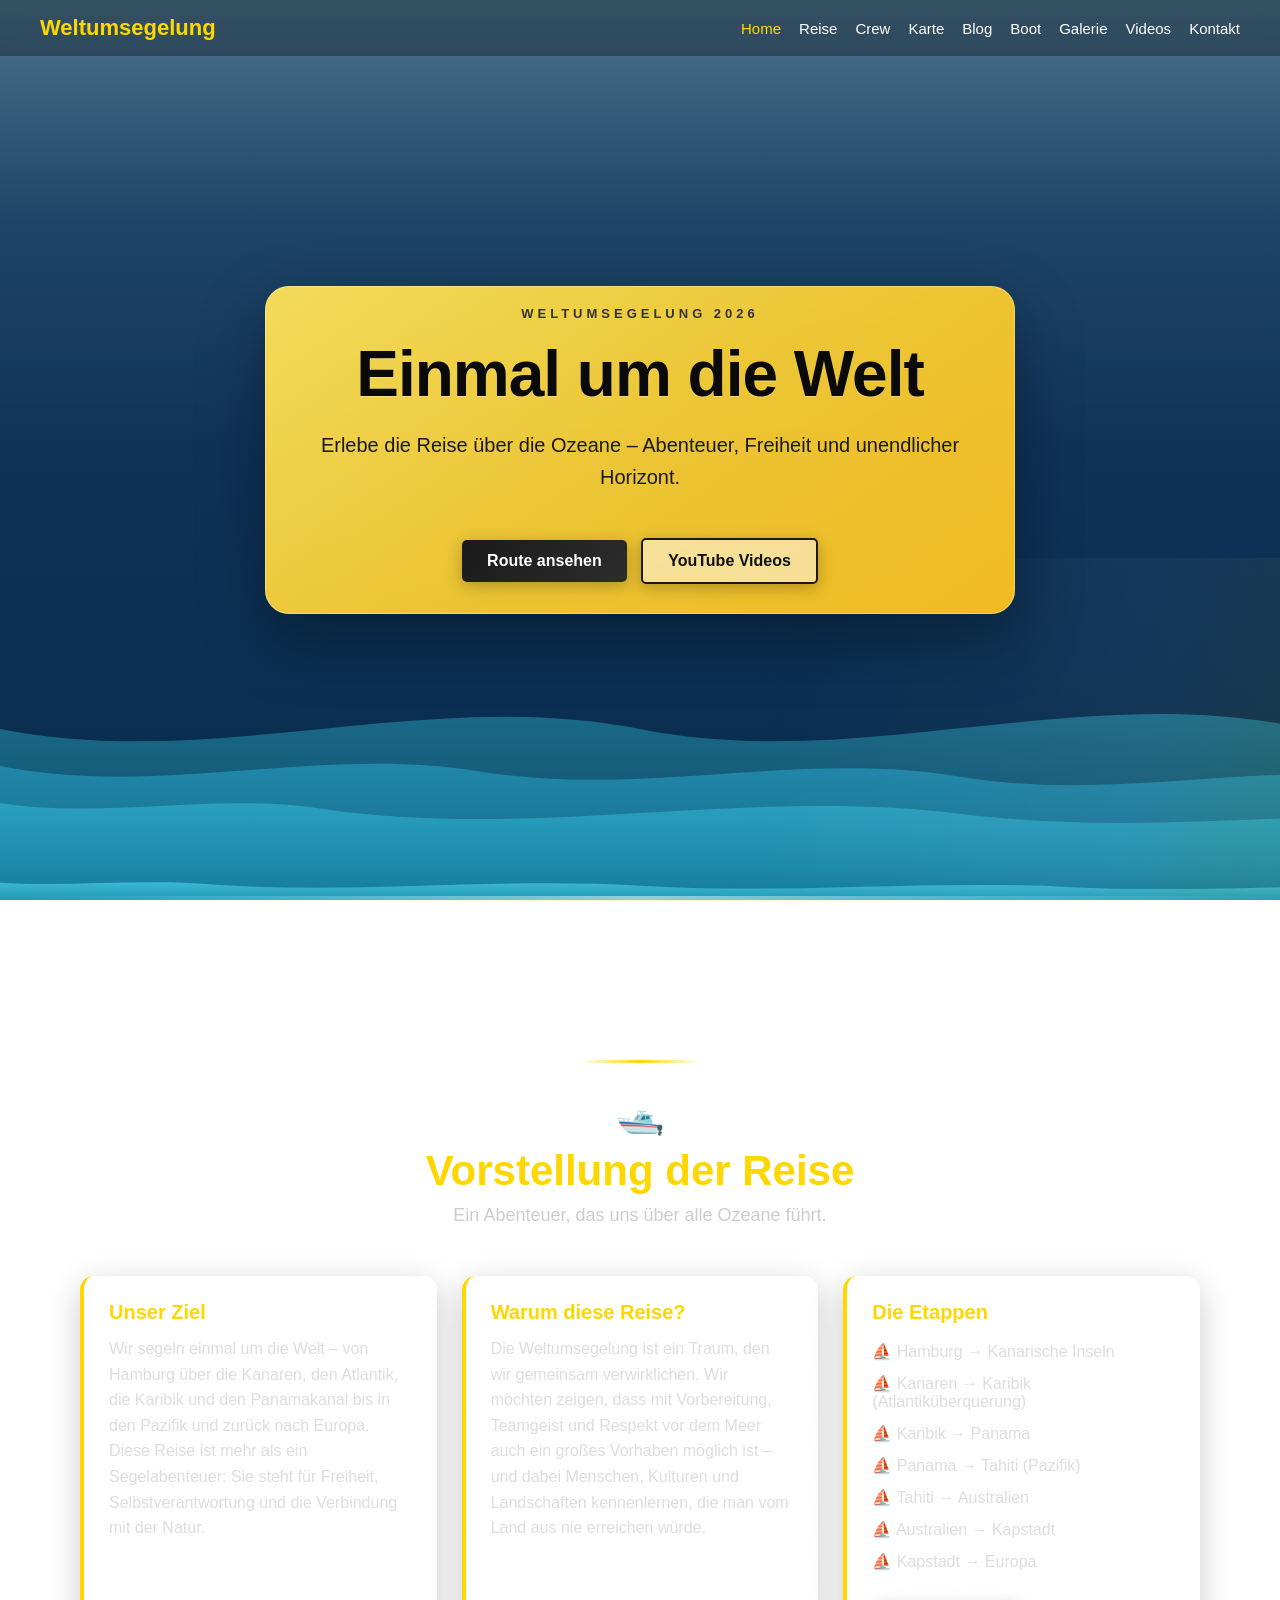
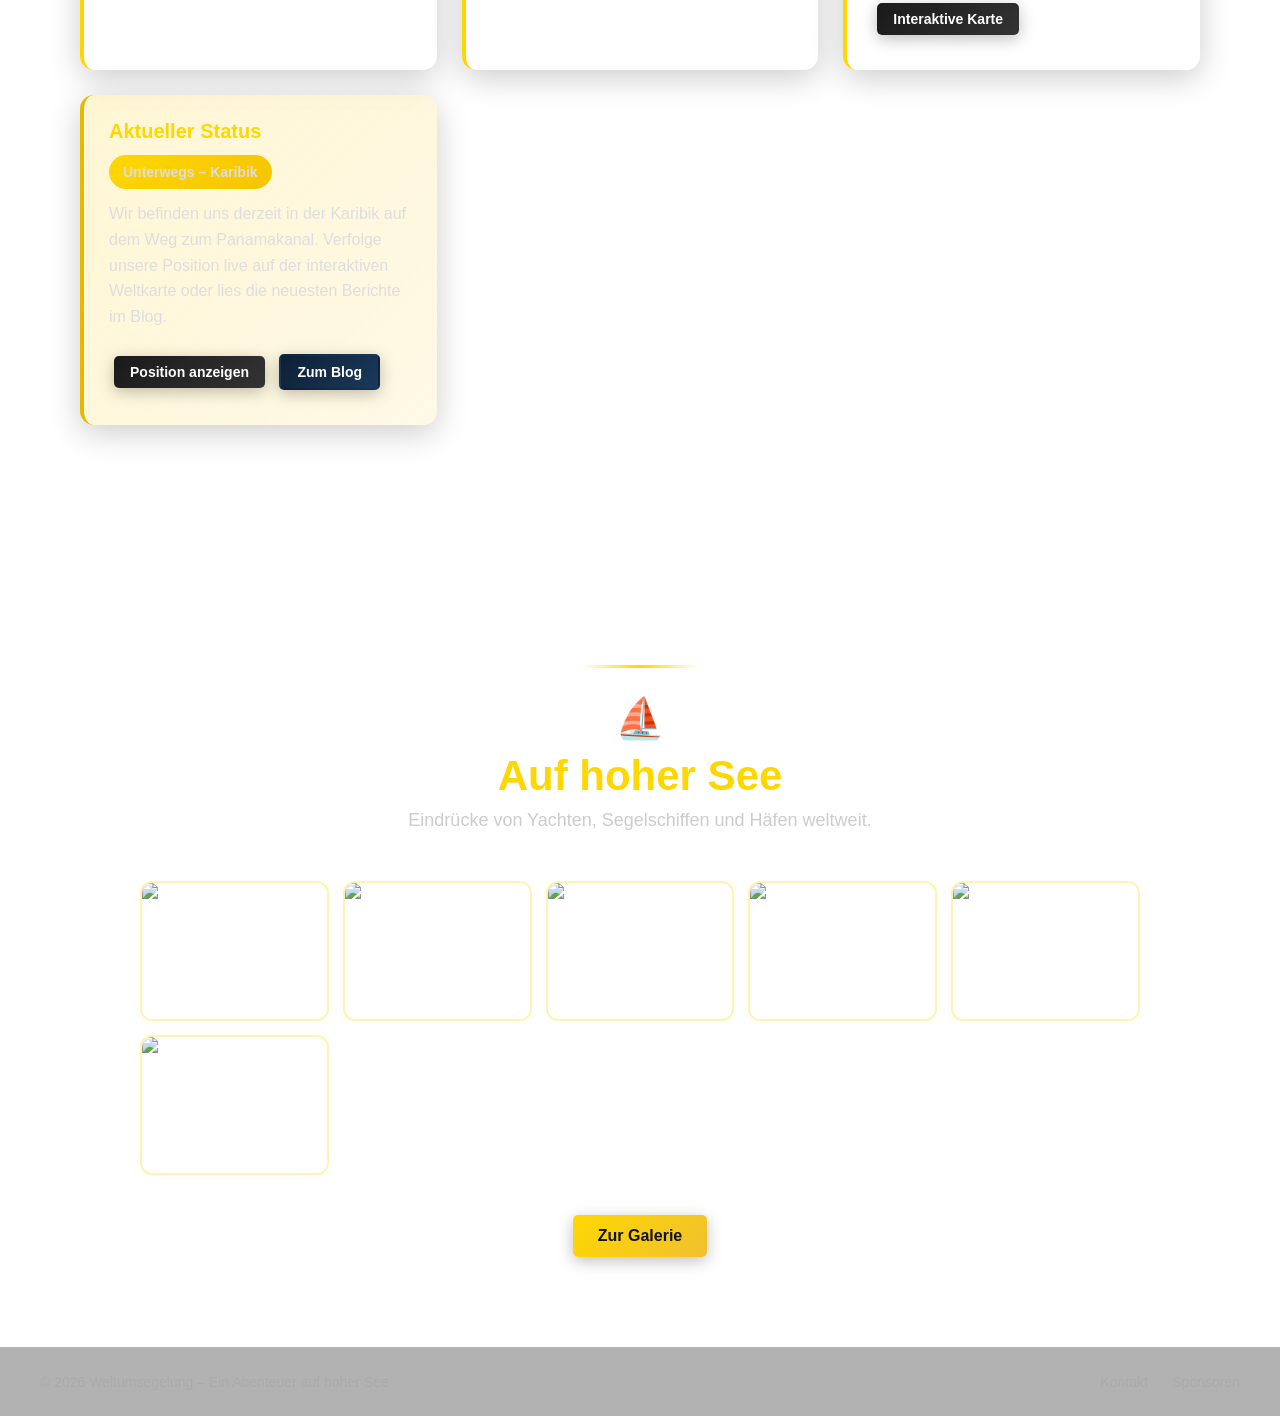
==== index.html @ 7c6d0b77 "Add files via upload" ====
<!DOCTYPE html>
<html lang="de">
<head>
    <meta charset="UTF-8">
    <meta name="viewport" content="width=device-width, initial-scale=1.0">
    <title>Weltumsegelung – Home</title>
    <link rel="stylesheet" href="style.css">
</head>
<body>

<header class="navbar">
    <div class="logo">Weltumsegelung</div>
    <button class="nav-toggle" aria-label="Menü öffnen">☰</button>
    <nav class="nav-links">
        <a href="index.html" class="active">Home</a>
        <a href="index.html#reise">Reise</a>
        <a href="crew.html">Crew</a>
        <a href="route.html">Karte</a>
        <a href="blog.html">Blog</a>
        <a href="boot.html">Boot</a>
        <a href="gallery.html">Galerie</a>
        <a href="videos.html">Videos</a>
        <a href="kontakt.html">Kontakt</a>
    </nav>
</header>

<section class="hero">
    <div class="hero-bg-photo" aria-hidden="true"></div>
    <div class="hero-overlay" aria-hidden="true"></div>

    <div class="hero-fleet" aria-hidden="true">
        <img class="ship ship-far ship-1" src="https://images.unsplash.com/photo-1558360582-51f2800bd414?w=400&q=80" alt="">
        <img class="ship ship-far ship-2" src="https://images.unsplash.com/photo-1534351590736-8a0b1d1444ef?w=500&q=80" alt="">
        <img class="ship ship-main" src="https://images.unsplash.com/photo-1567899378494-47b22a2ae96a?w=900&q=85" alt="">
        <img class="ship ship-mid ship-3" src="https://images.unsplash.com/photo-1518572980353-4b8adc8a7b6d?w=500&q=80" alt="">
        <img class="ship ship-cargo" src="https://images.unsplash.com/photo-1615801367676-79a29fd8c7a5?w=700&q=80" alt="">
        <img class="ship ship-sail ship-4" src="https://images.unsplash.com/photo-1473966968600-fa801b869a78?w=500&q=80" alt="">
    </div>

    <div class="hero-content hero-panel">
        <p class="hero-eyebrow">Weltumsegelung 2026</p>
        <h1>Einmal um die Welt</h1>
        <p class="hero-subtitle">Erlebe die Reise über die Ozeane – Abenteuer, Freiheit und unendlicher Horizont.</p>
        <div class="buttons">
            <a href="route.html" class="btn">Route ansehen</a>
            <a href="videos.html" class="btn btn-dark">YouTube Videos</a>
        </div>
    </div>

    <div class="ocean">
        <div class="ocean-shimmer"></div>
        <svg class="wave-layer wave-back" viewBox="0 0 1440 320" preserveAspectRatio="none" aria-hidden="true">
            <defs>
                <linearGradient id="grad-deep" x1="0%" y1="0%" x2="0%" y2="100%">
                    <stop offset="0%" stop-color="#1a6b8a"/>
                    <stop offset="100%" stop-color="#0c4560"/>
                </linearGradient>
            </defs>
            <path fill="url(#grad-deep)" d="M0,160 C120,200 240,120 360,160 C480,200 600,120 720,155 C840,190 960,110 1080,150 C1200,190 1320,130 1440,160 L1440,320 L0,320 Z"></path>
        </svg>
        <svg class="wave-layer wave-mid" viewBox="0 0 1440 320" preserveAspectRatio="none" aria-hidden="true">
            <defs>
                <linearGradient id="grad-mid" x1="0%" y1="0%" x2="0%" y2="100%">
                    <stop offset="0%" stop-color="#2088aa"/>
                    <stop offset="100%" stop-color="#156080"/>
                </linearGradient>
            </defs>
            <path fill="url(#grad-mid)" d="M0,190 C90,220 180,170 270,195 C360,220 450,175 540,200 C630,225 720,180 810,205 C900,230 990,185 1080,210 C1170,235 1260,190 1350,215 C1395,227 1418,233 1440,240 L1440,320 L0,320 Z"></path>
        </svg>
        <svg class="wave-layer wave-front" viewBox="0 0 1440 320" preserveAspectRatio="none" aria-hidden="true">
            <defs>
                <linearGradient id="grad-front" x1="0%" y1="0%" x2="0%" y2="100%">
                    <stop offset="0%" stop-color="#2aa0be"/>
                    <stop offset="60%" stop-color="#1d8aaa"/>
                    <stop offset="100%" stop-color="#127090"/>
                </linearGradient>
            </defs>
            <path fill="url(#grad-front)" d="M0,220 C60,235 120,210 180,225 C300,255 420,205 540,230 C660,255 780,215 900,235 C1020,255 1140,215 1260,235 C1320,245 1380,250 1440,255 L1440,320 L0,320 Z"></path>
        </svg>
        <svg class="wave-layer wave-foam" viewBox="0 0 1440 320" preserveAspectRatio="none" aria-hidden="true">
            <defs>
                <linearGradient id="grad-foam" x1="0%" y1="0%" x2="0%" y2="100%">
                    <stop offset="0%" stop-color="#3ab8d4"/>
                    <stop offset="40%" stop-color="#28a0bc"/>
                    <stop offset="100%" stop-color="#157a96"/>
                </linearGradient>
            </defs>
            <path fill="url(#grad-foam)" d="M0,265 C40,272 80,258 120,268 C200,285 280,255 360,270 C440,285 520,260 600,272 C680,284 760,262 840,270 C920,278 1000,258 1080,268 C1160,278 1240,260 1320,270 C1360,275 1400,278 1440,280 L1440,320 L0,320 Z"></path>
        </svg>
        <div class="wave-highlight"></div>
    </div>
</section>

<section id="reise" class="page-section fade-in">
    <div class="section-header">
        <span class="section-icon">🛥️</span>
        <h2>Vorstellung der Reise</h2>
        <p>Ein Abenteuer, das uns über alle Ozeane führt.</p>
    </div>

    <div class="content-grid">
        <div class="content-card">
            <h3>Unser Ziel</h3>
            <p>
                Wir segeln einmal um die Welt – von Hamburg über die Kanaren, den Atlantik,
                die Karibik und den Panamakanal bis in den Pazifik und zurück nach Europa.
                Diese Reise ist mehr als ein Segelabenteuer: Sie steht für Freiheit,
                Selbstverantwortung und die Verbindung mit der Natur.
            </p>
        </div>

        <div class="content-card">
            <h3>Warum diese Reise?</h3>
            <p>
                Die Weltumsegelung ist ein Traum, den wir gemeinsam verwirklichen.
                Wir möchten zeigen, dass mit Vorbereitung, Teamgeist und Respekt vor dem Meer
                auch ein großes Vorhaben möglich ist – und dabei Menschen, Kulturen
                und Landschaften kennenlernen, die man vom Land aus nie erreichen würde.
            </p>
        </div>

        <div class="content-card">
            <h3>Die Etappen</h3>
            <ul class="etappen-list">
                <li>Hamburg → Kanarische Inseln</li>
                <li>Kanaren → Karibik (Atlantiküberquerung)</li>
                <li>Karibik → Panama</li>
                <li>Panama → Tahiti (Pazifik)</li>
                <li>Tahiti → Australien</li>
                <li>Australien → Kapstadt</li>
                <li>Kapstadt → Europa</li>
            </ul>
            <a href="route.html" class="btn btn-small">Interaktive Karte</a>
        </div>

        <div class="content-card highlight-card">
            <h3>Aktueller Status</h3>
            <p class="status-badge">Unterwegs – Karibik</p>
            <p>
                Wir befinden uns derzeit in der Karibik auf dem Weg zum Panamakanal.
                Verfolge unsere Position live auf der interaktiven Weltkarte
                oder lies die neuesten Berichte im Blog.
            </p>
            <div class="quick-links">
                <a href="route.html" class="btn btn-small">Position anzeigen</a>
                <a href="blog.html" class="btn btn-dark btn-small">Zum Blog</a>
            </div>
        </div>
    </div>
</section>

<section class="hero-gallery-preview fade-in">
    <div class="section-header">
        <span class="section-icon">⛵</span>
        <h2>Auf hoher See</h2>
        <p>Eindrücke von Yachten, Segelschiffen und Häfen weltweit.</p>
    </div>
    <div class="preview-grid">
        <img src="https://images.unsplash.com/photo-1605284432976-8d5dccfe1705?w=500&q=80" alt="Luxusyacht">
        <img src="https://images.unsplash.com/photo-1578662996442-ab6b5ff99b9e?w=500&q=80" alt="Segelschiff">
        <img src="https://images.unsplash.com/photo-1540941339845-b14f9bfe6fde?w=500&q=80" alt="Kreuzfahrtschiff">
        <img src="https://images.unsplash.com/photo-1558584665-d996dcd50862?w=500&q=80" alt="Hafen">
        <img src="https://images.unsplash.com/photo-1599054782783-f7aef0da95b3?w=500&q=80" alt="Frachtschiff">
        <img src="https://images.unsplash.com/photo-1500375592092-40eb2168fd21?w=500&q=80" alt="Segelboot">
    </div>
    <a href="gallery.html" class="btn">Zur Galerie</a>
</section>

<footer class="site-footer">
    <p>© 2026 Weltumsegelung – Ein Abenteuer auf hoher See</p>
    <nav>
        <a href="kontakt.html">Kontakt</a>
        <a href="kontakt.html#sponsoren">Sponsoren</a>
    </nav>
</footer>

<script src="script.js"></script>
</body>
</html>
---- style.css ----
/* ===========================
   GLOBAL STYLES
=========================== */

* {
    margin: 0;
    padding: 0;
    box-sizing: border-box;
    font-family: "Segoe UI", sans-serif;
}

body {
    background: linear-gradient(180deg, #050d1f 0%, #0a1f3d 40%, #0c2a4a 100%);
    background-attachment: fixed;
    color: white;
    overflow-x: hidden;
}

a {
    color: gold;
}

/* ===========================
   NAVBAR
=========================== */

.navbar {
    position: fixed;
    top: 0;
    width: 100%;
    padding: 15px 40px;
    display: flex;
    justify-content: space-between;
    align-items: center;
    z-index: 1000;
    background: rgba(0, 0, 0, 0.3);
    backdrop-filter: blur(8px);
}

.navbar .logo {
    font-size: 22px;
    font-weight: bold;
    color: gold;
    white-space: nowrap;
}

.nav-toggle {
    display: none;
    background: none;
    border: none;
    color: gold;
    font-size: 28px;
    cursor: pointer;
}

.nav-links {
    display: flex;
    flex-wrap: wrap;
    gap: 5px 18px;
}

.nav-links a {
    text-decoration: none;
    color: white;
    font-size: 15px;
    transition: 0.3s;
    white-space: nowrap;
}

.nav-links a:hover,
.nav-links a.active {
    color: gold;
}

/* ===========================
   HERO SECTION
=========================== */

.hero {
    height: 100vh;
    min-height: 650px;
    display: flex;
    justify-content: center;
    align-items: center;
    text-align: center;
    position: relative;
    overflow: hidden;
}

.hero-bg-photo {
    position: absolute;
    inset: 0;
    background:
        url('https://images.unsplash.com/photo-1505118380757-91f5f5632de0?w=1920&q=85') center/cover no-repeat;
    z-index: 0;
    transform: scale(1.05);
    animation: heroZoom 20s ease-in-out infinite alternate;
}

@keyframes heroZoom {
    from { transform: scale(1.05); }
    to { transform: scale(1.12); }
}

.hero-overlay {
    position: absolute;
    inset: 0;
    z-index: 1;
    background: linear-gradient(
        180deg,
        rgba(135, 200, 235, 0.55) 0%,
        rgba(70, 150, 200, 0.35) 25%,
        rgba(30, 100, 160, 0.25) 50%,
        rgba(10, 60, 100, 0.45) 75%,
        rgba(5, 40, 70, 0.7) 100%
    );
}

/* ===========================
   FLOATING SHIPS & YACHTS
=========================== */

.hero-fleet {
    position: absolute;
    inset: 0;
    z-index: 3;
    pointer-events: none;
    overflow: hidden;
}

.ship {
    position: absolute;
    object-fit: contain;
    filter: drop-shadow(0 8px 24px rgba(0, 30, 60, 0.5));
    opacity: 0;
    animation: shipFadeIn 2s ease forwards;
}

@keyframes shipFadeIn {
    to { opacity: 1; }
}

.ship-main {
    width: min(55vw, 520px);
    bottom: 22%;
    left: 50%;
    transform: translateX(-50%);
    animation: shipFadeIn 2s ease forwards, shipBobMain 6s ease-in-out 2s infinite;
    z-index: 5;
    border-radius: 4px;
}

.ship-far {
    opacity: 0.55;
    filter: drop-shadow(0 4px 12px rgba(0, 30, 60, 0.3)) blur(0.5px);
}

.ship-1 {
    width: 120px;
    bottom: 38%;
    left: 8%;
    animation: shipFadeIn 2.5s ease forwards, shipDriftLeft 18s ease-in-out 2s infinite;
}

.ship-2 {
    width: 100px;
    bottom: 42%;
    right: 12%;
    animation: shipFadeIn 2.8s ease forwards, shipDriftRight 22s ease-in-out 2s infinite;
}

.ship-3 {
    width: 160px;
    bottom: 28%;
    right: 6%;
    animation: shipFadeIn 2.2s ease forwards, shipBobMid 7s ease-in-out 2s infinite;
    z-index: 4;
}

.ship-cargo {
    width: 220px;
    bottom: 35%;
    left: 2%;
    opacity: 0.45;
    animation: shipFadeIn 3s ease forwards, shipDriftSlow 30s linear 2s infinite;
    filter: drop-shadow(0 6px 16px rgba(0, 30, 60, 0.35));
}

.ship-sail {
    width: 130px;
    bottom: 32%;
    left: 55%;
    opacity: 0.7;
    animation: shipFadeIn 2.6s ease forwards, shipBobSail 5.5s ease-in-out 2s infinite;
}

@keyframes shipBobMain {
    0%, 100% { transform: translateX(-50%) translateY(0) rotate(-0.5deg); }
    33% { transform: translateX(-50%) translateY(-12px) rotate(0.5deg); }
    66% { transform: translateX(-50%) translateY(6px) rotate(-0.3deg); }
}

@keyframes shipBobMid {
    0%, 100% { transform: translateY(0) rotate(0.8deg); }
    50% { transform: translateY(-10px) rotate(-0.5deg); }
}

@keyframes shipBobSail {
    0%, 100% { transform: translateY(0) rotate(-1deg); }
    50% { transform: translateY(-8px) rotate(1deg); }
}

@keyframes shipDriftLeft {
    0%, 100% { transform: translateX(0) translateY(0); }
    50% { transform: translateX(25px) translateY(-6px); }
}

@keyframes shipDriftRight {
    0%, 100% { transform: translateX(0) translateY(0); }
    50% { transform: translateX(-20px) translateY(-8px); }
}

@keyframes shipDriftSlow {
    0% { transform: translateX(-10%); }
    100% { transform: translateX(15%); }
}

/* ===========================
   HERO PANEL – gelb, schwarzer Text
=========================== */

.hero-panel {
    background: linear-gradient(
        145deg,
        rgba(255, 228, 90, 0.95) 0%,
        rgba(255, 210, 50, 0.92) 50%,
        rgba(255, 195, 30, 0.94) 100%
    );
    border-radius: 24px;
    padding: 38px 44px;
    box-shadow:
        0 24px 64px rgba(0, 0, 0, 0.35),
        0 0 0 1px rgba(255, 255, 255, 0.3) inset;
    backdrop-filter: blur(6px);
    color: #111;
    max-width: 680px;
}

.hero-panel .hero-eyebrow {
    color: #333;
    font-weight: 600;
    letter-spacing: 4px;
}

.hero-panel h1 {
    color: #0a0a0a;
    background: none;
    -webkit-text-fill-color: #0a0a0a;
    filter: none;
    text-shadow: 0 1px 0 rgba(255, 255, 255, 0.3);
}

.hero-panel .hero-subtitle {
    color: #1a1a1a;
    text-shadow: none;
    font-weight: 500;
}

.hero-content {
    z-index: 10;
    max-width: 750px;
    padding: 20px 30px;
    animation: heroFadeUp 1.2s ease forwards;
}

@keyframes heroFadeUp {
    from { opacity: 0; transform: translateY(30px); }
    to { opacity: 1; transform: translateY(0); }
}

.hero-eyebrow {
    font-size: 13px;
    letter-spacing: 4px;
    text-transform: uppercase;
    margin-bottom: 18px;
}

.hero h1 {
    font-size: clamp(34px, 6vw, 64px);
    margin-bottom: 20px;
    font-weight: 800;
    letter-spacing: -1px;
    line-height: 1.1;
}

.hero-subtitle {
    font-size: clamp(15px, 2.2vw, 20px);
    margin-bottom: 35px;
    line-height: 1.6;
}

.buttons .btn,
.buttons .btn-outline,
.btn,
.btn-outline {
    display: inline-block;
    padding: 12px 25px;
    margin: 10px 5px;
    border-radius: 5px;
    font-size: 16px;
    text-decoration: none;
    transition: 0.3s;
    border: none;
    cursor: pointer;
}

.btn {
    background: linear-gradient(135deg, #1a1a1a, #333);
    color: #fff;
    font-weight: 600;
    box-shadow: 0 4px 16px rgba(0, 0, 0, 0.25);
}

.btn:hover {
    background: linear-gradient(135deg, #333, #555);
    box-shadow: 0 6px 24px rgba(0, 0, 0, 0.35);
    transform: translateY(-2px);
    color: #fff;
}

.btn-dark {
    background: linear-gradient(135deg, #0d1f35, #1a3a5c);
    color: #fff;
    border: 2px solid transparent;
}

.btn-dark:hover {
    background: linear-gradient(135deg, #1a3a5c, #2a5a8c);
    color: #fff;
}

/* Gelber Hintergrund → schwarzer Text */
.on-yellow,
.highlight-card,
.status-badge,
.video-placeholder {
    color: #111;
}

.btn-outline {
    border: 2px solid #1a1a1a;
    color: #111;
    background: rgba(255, 255, 255, 0.35);
    backdrop-filter: blur(4px);
}

.btn-outline:hover {
    background: #1a1a1a;
    border-color: #1a1a1a;
    color: #fff;
    transform: translateY(-2px);
}

.hero-panel .btn {
    background: linear-gradient(135deg, #1a1a1a, #2d2d2d);
    color: #fff;
}

.hero-panel .btn:hover {
    background: linear-gradient(135deg, #333, #444);
    color: #fff;
}

.hero-panel .btn-dark {
    background: rgba(255, 255, 255, 0.5);
    color: #111;
    border: 2px solid #1a1a1a;
}

.hero-panel .btn-dark:hover {
    background: #1a1a1a;
    color: #fff;
}

.btn-small {
    padding: 8px 16px;
    font-size: 14px;
}

/* ===========================
   OCEAN WAVES
=========================== */

.ocean {
    position: absolute;
    bottom: 0;
    left: 0;
    width: 100%;
    height: 38%;
    min-height: 200px;
    z-index: 6;
    pointer-events: none;
}

.ocean-shimmer {
    position: absolute;
    inset: 0;
    background: linear-gradient(
        105deg,
        transparent 30%,
        rgba(255, 255, 255, 0.04) 45%,
        rgba(255, 215, 0, 0.06) 50%,
        rgba(255, 255, 255, 0.04) 55%,
        transparent 70%
    );
    background-size: 200% 100%;
    animation: shimmer 8s ease-in-out infinite;
    z-index: 10;
}

@keyframes shimmer {
    0%, 100% { background-position: 200% 0; }
    50% { background-position: -200% 0; }
}

.wave-layer {
    position: absolute;
    bottom: 0;
    left: 0;
    width: 200%;
    height: 100%;
    will-change: transform;
}

.wave-layer path {
    fill-opacity: 1;
}

.wave-highlight {
    position: absolute;
    bottom: 0;
    left: 0;
    right: 0;
    height: 4px;
    background: linear-gradient(90deg,
        transparent 0%,
        rgba(120, 220, 255, 0.3) 20%,
        rgba(255, 255, 255, 0.5) 50%,
        rgba(120, 220, 255, 0.3) 80%,
        transparent 100%
    );
    z-index: 6;
    animation: highlightPulse 4s ease-in-out infinite;
}

@keyframes highlightPulse {
    0%, 100% { opacity: 0.4; }
    50% { opacity: 0.8; }
}

.wave-back {
    animation: waveDrift 22s linear infinite;
    z-index: 1;
}

.wave-back path {
    fill: url(#grad-deep);
}

.wave-mid {
    animation: waveDrift 16s linear infinite reverse;
    z-index: 2;
    bottom: -5px;
}

.wave-mid path {
    fill: url(#grad-mid);
}

.wave-front {
    animation: waveDrift 11s linear infinite;
    z-index: 3;
    bottom: -10px;
}

.wave-front path {
    fill: url(#grad-front);
}

.wave-foam {
    animation: waveDrift 7s linear infinite reverse;
    z-index: 4;
    bottom: -15px;
    height: 55%;
}

.wave-foam path {
    fill: url(#grad-foam);
}

.wave-foam::after {
    content: '';
    position: absolute;
    bottom: 0;
    left: 0;
    right: 0;
    height: 30px;
    background: linear-gradient(180deg, transparent, rgba(100, 220, 255, 0.08));
}

@keyframes waveDrift {
    0% { transform: translateX(0) translateY(0); }
    25% { transform: translateX(-12.5%) translateY(4px); }
    50% { transform: translateX(-25%) translateY(0); }
    75% { transform: translateX(-37.5%) translateY(-3px); }
    100% { transform: translateX(-50%) translateY(0); }
}

/* ===========================
   PAGE HEADERS & SECTIONS
=========================== */

.page-header,
.section-header {
    padding-top: 130px;
    text-align: center;
    padding-bottom: 20px;
    position: relative;
}

.page-header::before,
.section-header::before {
    content: '';
    position: absolute;
    top: 100px;
    left: 50%;
    transform: translateX(-50%);
    width: 120px;
    height: 3px;
    background: linear-gradient(90deg, transparent, gold, transparent);
    border-radius: 2px;
}

.page-header h1,
.section-header h2 {
    font-size: 42px;
    color: gold;
    margin-top: 10px;
}

.page-header p,
.section-header p {
    margin-top: 10px;
    font-size: 18px;
    color: #ccc;
    max-width: 700px;
    margin-left: auto;
    margin-right: auto;
}

.section-icon {
    font-size: 40px;
}

.page-section {
    padding: 60px 40px 80px;
    max-width: 1200px;
    margin: 0 auto;
    position: relative;
}

.page-section::before {
    content: '';
    position: absolute;
    top: 0;
    left: 50%;
    transform: translateX(-50%);
    width: 80%;
    height: 1px;
    background: linear-gradient(90deg, transparent, rgba(255, 215, 0, 0.3), transparent);
}

.content-grid {
    display: grid;
    grid-template-columns: repeat(auto-fit, minmax(280px, 1fr));
    gap: 25px;
    margin-top: 30px;
}

.content-card {
    padding: 25px;
    background: linear-gradient(135deg, rgba(255, 255, 255, 0.07) 0%, rgba(255, 255, 255, 0.02) 100%);
    border-radius: 14px;
    border-left: 4px solid gold;
    backdrop-filter: blur(8px);
    box-shadow: 0 8px 32px rgba(0, 0, 0, 0.2);
    transition: transform 0.3s ease, box-shadow 0.3s ease;
}

.content-card:hover {
    transform: translateY(-4px);
    box-shadow: 0 12px 40px rgba(0, 0, 0, 0.3), 0 0 20px rgba(255, 215, 0, 0.05);
}

.content-card h3 {
    color: gold;
    margin-bottom: 12px;
    font-size: 20px;
}

.content-card p {
    line-height: 1.6;
    color: #ddd;
}

.highlight-card {
    background: linear-gradient(135deg, rgba(255, 220, 80, 0.25), rgba(255, 200, 50, 0.12));
    border-left-color: #e6b800;
}

.highlight-card h3 {
    color: gold;
}

.highlight-card p {
    color: #ddd;
}

.status-badge {
    display: inline-block;
    background: linear-gradient(135deg, #ffd700, #f5c400);
    color: #111;
    padding: 6px 14px;
    border-radius: 20px;
    font-weight: 700;
    font-size: 14px;
    margin-bottom: 12px;
}

.etappen-list {
    list-style: none;
    margin-bottom: 15px;
}

.etappen-list li {
    padding: 6px 0;
    border-bottom: 1px solid rgba(255, 255, 255, 0.1);
    color: #ddd;
}

.etappen-list li::before {
    content: "⛵ ";
}

.quick-links {
    margin-top: 15px;
}

/* ===========================
   CREW PAGE
=========================== */

.crew-grid {
    width: 90%;
    max-width: 1100px;
    margin: 30px auto 60px;
    display: grid;
    grid-template-columns: repeat(auto-fit, minmax(240px, 1fr));
    gap: 30px;
}

.crew-card {
    text-align: center;
    padding: 25px;
    background: rgba(255, 255, 255, 0.05);
    border-radius: 12px;
    transition: 0.3s;
}

.crew-card:hover {
    transform: translateY(-5px);
    border: 1px solid gold;
}

.crew-card img {
    width: 140px;
    height: 140px;
    border-radius: 50%;
    object-fit: cover;
    border: 3px solid gold;
    margin-bottom: 15px;
}

.crew-card h3 {
    color: gold;
    margin-bottom: 5px;
}

.crew-role {
    color: #aaa;
    font-style: italic;
    margin-bottom: 12px;
    font-size: 14px;
}

.crew-card p {
    line-height: 1.5;
    color: #ddd;
    font-size: 15px;
}

.crew-quote {
    text-align: center;
    padding: 40px 20px 80px;
    max-width: 700px;
    margin: 0 auto;
}

.crew-quote blockquote {
    font-size: 22px;
    font-style: italic;
    color: #ddd;
    line-height: 1.6;
}

.crew-quote cite {
    display: block;
    margin-top: 15px;
    color: gold;
}

/* ===========================
   BLOG PAGE
=========================== */

.blog-list {
    width: 90%;
    max-width: 900px;
    margin: 30px auto 80px;
}

.blog-card {
    display: flex;
    flex-direction: column;
    margin-bottom: 40px;
    background: rgba(255, 255, 255, 0.05);
    border-radius: 12px;
    overflow: hidden;
    transition: 0.3s;
}

.blog-card:hover {
    border: 1px solid gold;
}

.blog-card img {
    width: 100%;
    height: 250px;
    object-fit: cover;
}

.blog-content {
    padding: 25px;
}

.blog-content time {
    color: gold;
    font-size: 14px;
}

.blog-content h2 {
    margin: 10px 0;
    color: white;
    font-size: 24px;
}

.blog-content p {
    line-height: 1.6;
    color: #ccc;
}

.read-more {
    display: inline-block;
    margin-top: 12px;
    text-decoration: none;
    color: gold;
    font-weight: bold;
}

.read-more:hover {
    text-decoration: underline;
}

/* ===========================
   BOOT PAGE
=========================== */

.boot-hero {
    width: 90%;
    max-width: 1000px;
    margin: 20px auto;
}

.boot-hero img {
    width: 100%;
    height: 400px;
    object-fit: cover;
    border-radius: 12px;
    border: 2px solid gold;
}

.boot-info {
    width: 90%;
    max-width: 1000px;
    margin: 40px auto 80px;
}

.boot-description {
    margin-bottom: 40px;
}

.boot-description h2 {
    color: gold;
    margin-bottom: 15px;
    font-size: 28px;
}

.boot-description p {
    line-height: 1.7;
    color: #ddd;
    margin-bottom: 12px;
}

.specs-grid {
    display: grid;
    grid-template-columns: repeat(auto-fit, minmax(260px, 1fr));
    gap: 25px;
}

.spec-card {
    padding: 25px;
    background: rgba(255, 255, 255, 0.05);
    border-radius: 10px;
    border-top: 3px solid gold;
}

.spec-card h3 {
    color: gold;
    margin-bottom: 15px;
}

.specs-table {
    width: 100%;
    border-collapse: collapse;
}

.specs-table td {
    padding: 8px 0;
    border-bottom: 1px solid rgba(255, 255, 255, 0.1);
    color: #ddd;
}

.specs-table td:first-child {
    color: #aaa;
    width: 45%;
}

.specs-list {
    list-style: none;
}

.specs-list li {
    padding: 7px 0;
    color: #ddd;
    border-bottom: 1px solid rgba(255, 255, 255, 0.08);
}

.specs-list li::before {
    content: "✓ ";
    color: gold;
}

/* ===========================
   MAP PAGE
=========================== */

.map-status {
    display: flex;
    flex-wrap: wrap;
    justify-content: center;
    gap: 15px;
    padding: 0 20px 20px;
}

.status-card {
    display: flex;
    align-items: center;
    gap: 10px;
    padding: 12px 20px;
    background: rgba(255, 255, 255, 0.08);
    border-radius: 8px;
    font-size: 15px;
}

.status-dot {
    width: 12px;
    height: 12px;
    background: #4caf50;
    border-radius: 50%;
    animation: pulse 2s infinite;
}

@keyframes pulse {
    0%, 100% { opacity: 1; }
    50% { opacity: 0.4; }
}

.map-container {
    width: 90%;
    max-width: 1100px;
    margin: 20px auto 40px;
}

#world-map {
    width: 100%;
    height: 500px;
    border-radius: 12px;
    border: 2px solid gold;
    z-index: 1;
}

.map-marker .marker-dot {
    width: 12px;
    height: 12px;
    background: gold;
    border-radius: 50%;
    border: 2px solid white;
}

.map-marker-current .marker-pulse {
    width: 18px;
    height: 18px;
    background: #4caf50;
    border-radius: 50%;
    border: 3px solid white;
    box-shadow: 0 0 12px #4caf50;
    animation: markerPulse 1.5s infinite;
}

@keyframes markerPulse {
    0%, 100% { transform: scale(1); }
    50% { transform: scale(1.3); }
}

.route-steps {
    width: 80%;
    max-width: 900px;
    margin: auto;
    padding-bottom: 60px;
}

.step {
    margin: 25px 0;
    padding: 20px;
    border-left: 4px solid gold;
    background: rgba(255, 255, 255, 0.05);
    border-radius: 0 8px 8px 0;
}

.step h2 {
    color: gold;
    font-size: 20px;
    margin-bottom: 8px;
}

.step p {
    color: #ddd;
    line-height: 1.5;
}

.current-step {
    background: rgba(255, 215, 0, 0.1);
    border-left-color: #4caf50;
}

.current-step em {
    color: #4caf50;
    font-weight: bold;
}

/* ===========================
   GALLERY PAGE
=========================== */

.gallery-grid {
    width: 90%;
    max-width: 1200px;
    margin: 30px auto 80px;
    display: grid;
    grid-template-columns: repeat(auto-fit, minmax(260px, 1fr));
    gap: 20px;
}

.gallery-filters {
    display: flex;
    flex-wrap: wrap;
    justify-content: center;
    gap: 10px;
    margin: 10px auto 30px;
    padding: 0 20px;
}

.filter-tag {
    padding: 8px 18px;
    border-radius: 20px;
    background: rgba(255, 255, 255, 0.08);
    color: #ccc;
    font-size: 14px;
    cursor: default;
    border: 1px solid rgba(255, 215, 0, 0.2);
    transition: 0.3s;
}

.filter-tag.active {
    background: linear-gradient(135deg, #ffd700, #f0c030);
    color: #111;
    font-weight: 600;
    border-color: #ffd700;
}

.gallery-item {
    overflow: hidden;
    border-radius: 12px;
    background: rgba(255, 255, 255, 0.04);
    transition: 0.35s;
}

.gallery-item:hover {
    transform: translateY(-6px);
    box-shadow: 0 16px 40px rgba(0, 0, 0, 0.35);
}

.gallery-item img {
    width: 100%;
    height: 240px;
    object-fit: cover;
    border-radius: 12px 12px 0 0;
    transition: 0.4s;
}

.gallery-item:hover img {
    transform: scale(1.04);
}

.gallery-caption {
    text-align: center;
    padding: 12px;
    color: #ccc;
    font-size: 14px;
    background: rgba(0, 0, 0, 0.2);
}

/* ===========================
   VIDEOS PAGE
=========================== */

.video-section {
    width: 90%;
    max-width: 1200px;
    margin: 0 auto 50px;
}

.video-section-title {
    font-size: 28px;
    color: gold;
    margin-bottom: 8px;
    padding-bottom: 12px;
    border-bottom: 2px solid rgba(255, 215, 0, 0.2);
}

.video-section-desc {
    color: #aaa;
    margin-bottom: 25px;
    font-size: 15px;
}

.video-grid {
    width: 100%;
    margin: 25px auto;
    display: grid;
    grid-template-columns: repeat(auto-fit, minmax(320px, 1fr));
    gap: 28px;
}

.video-item {
    background: rgba(255, 255, 255, 0.04);
    border-radius: 14px;
    padding: 18px;
    transition: 0.3s;
}

.video-item:hover {
    background: rgba(255, 255, 255, 0.07);
    box-shadow: 0 8px 30px rgba(0, 0, 0, 0.25);
}

.video-item h3 {
    color: gold;
    margin-bottom: 12px;
    font-size: 17px;
}

.video-item iframe {
    width: 100%;
    height: 220px;
    border-radius: 10px;
}

.video-placeholder {
    width: 100%;
    height: 220px;
    border-radius: 10px;
    background: linear-gradient(145deg, #ffe566, #ffd700, #f0c030);
    display: flex;
    flex-direction: column;
    align-items: center;
    justify-content: center;
    gap: 8px;
    border: 2px dashed rgba(0, 0, 0, 0.2);
    color: #111;
}

.placeholder-icon {
    font-size: 42px;
}

.placeholder-label {
    font-weight: 700;
    font-size: 16px;
    color: #111;
}

.video-placeholder span {
    font-size: 13px;
    color: #333;
    opacity: 0.8;
}

.more-videos {
    text-align: center;
    margin: 40px 0 80px;
}

.more-videos p {
    margin-bottom: 15px;
    color: #ccc;
}

.more-videos .btn {
    background: linear-gradient(135deg, #ffd700, #f0c030);
    color: #111;
}

.more-videos .btn:hover {
    background: linear-gradient(135deg, #ffe566, #ffd700);
    color: #111;
}

/* ===========================
   HERO GALLERY PREVIEW
=========================== */

.hero-gallery-preview {
    text-align: center;
    padding: 60px 30px 80px;
    max-width: 1200px;
    margin: 0 auto;
}

.preview-grid {
    display: grid;
    grid-template-columns: repeat(auto-fit, minmax(160px, 1fr));
    gap: 14px;
    margin: 30px auto;
    max-width: 1000px;
}

.preview-grid img {
    width: 100%;
    height: 140px;
    object-fit: cover;
    border-radius: 12px;
    border: 2px solid rgba(255, 215, 0, 0.3);
    transition: 0.35s;
}

.preview-grid img:hover {
    transform: scale(1.06);
    border-color: gold;
    box-shadow: 0 8px 24px rgba(0, 0, 0, 0.3);
}

.hero-gallery-preview .btn {
    background: linear-gradient(135deg, #ffd700, #f0c030);
    color: #111;
}

.hero-gallery-preview .btn:hover {
    background: linear-gradient(135deg, #ffe566, #ffd700);
    color: #111;
}

/* ===========================
   KONTAKT PAGE
=========================== */

.contact-section {
    width: 90%;
    max-width: 1000px;
    margin: 30px auto;
    display: grid;
    grid-template-columns: 1fr 1fr;
    gap: 40px;
}

.contact-form-wrapper h2,
.contact-info h2 {
    color: gold;
    margin-bottom: 20px;
}

.form-group {
    margin-bottom: 18px;
}

.form-group label {
    display: block;
    margin-bottom: 6px;
    color: #ccc;
    font-size: 14px;
}

.form-group input,
.form-group select,
.form-group textarea {
    width: 100%;
    padding: 12px;
    border: 1px solid rgba(255, 255, 255, 0.2);
    border-radius: 6px;
    background: rgba(255, 255, 255, 0.08);
    color: white;
    font-size: 15px;
}

.form-group input:focus,
.form-group select:focus,
.form-group textarea:focus {
    outline: none;
    border-color: gold;
}

.form-group select option {
    background: #001f3f;
}

.info-item {
    margin-bottom: 25px;
}

.info-item strong {
    color: gold;
    display: block;
    margin-bottom: 5px;
}

.info-item p {
    color: #ddd;
}

.info-item a {
    color: gold;
}

.sponsors-section {
    width: 90%;
    max-width: 1000px;
    margin: 60px auto 80px;
    text-align: center;
}

.sponsors-grid {
    display: grid;
    grid-template-columns: repeat(auto-fit, minmax(200px, 1fr));
    gap: 25px;
    margin: 30px 0;
}

.sponsor-card {
    padding: 30px 20px;
    background: rgba(255, 255, 255, 0.05);
    border-radius: 12px;
    transition: 0.3s;
}

.sponsor-card:hover {
    border: 1px solid gold;
}

.sponsor-logo {
    font-size: 40px;
    margin-bottom: 12px;
}

.sponsor-card h3 {
    color: gold;
    margin-bottom: 8px;
}

.sponsor-card p {
    color: #aaa;
    font-size: 14px;
}

.sponsor-cta {
    margin-top: 40px;
    padding: 30px;
    background: rgba(255, 215, 0, 0.08);
    border-radius: 12px;
}

.sponsor-cta h3 {
    color: gold;
    margin-bottom: 12px;
}

.sponsor-cta p {
    color: #ddd;
    line-height: 1.6;
    margin-bottom: 20px;
    max-width: 600px;
    margin-left: auto;
    margin-right: auto;
}

/* ===========================
   FOOTER
=========================== */

.site-footer {
    background: rgba(0, 0, 0, 0.3);
    padding: 25px 40px;
    display: flex;
    justify-content: space-between;
    align-items: center;
    flex-wrap: wrap;
    gap: 15px;
    border-top: 1px solid rgba(255, 215, 0, 0.2);
}

.site-footer p {
    color: #aaa;
    font-size: 14px;
}

.site-footer nav a {
    margin-left: 20px;
    text-decoration: none;
    color: #aaa;
    font-size: 14px;
}

.site-footer nav a:hover {
    color: gold;
}

/* ===========================
   ANIMATIONS
=========================== */

.fade-in {
    opacity: 0;
    transform: translateY(20px);
    transition: opacity 0.8s ease, transform 0.8s ease;
}

.fade-in.visible {
    opacity: 1;
    transform: translateY(0);
}

@keyframes fadeIn {
    from { opacity: 0; }
    to { opacity: 1; }
}

/* ===========================
   RESPONSIVE
=========================== */

@media (max-width: 900px) {
    .nav-toggle {
        display: block;
    }

    .nav-links {
        display: none;
        position: absolute;
        top: 100%;
        left: 0;
        right: 0;
        flex-direction: column;
        background: rgba(0, 15, 35, 0.95);
        padding: 20px;
        gap: 12px;
    }

    .nav-links.open {
        display: flex;
    }

    .ship-main {
        width: 75vw;
        bottom: 20%;
    }

    .ship-1, .ship-2, .ship-sail {
        display: none;
    }

    .ship-cargo {
        width: 140px;
        bottom: 32%;
    }

    .hero-panel {
        padding: 28px 24px;
        margin: 0 10px;
        border-radius: 18px;
    }

    .ocean {
        height: 35%;
        min-height: 160px;
    }

    .page-header h1,
    .section-header h2 {
        font-size: 32px;
    }

    .contact-section {
        grid-template-columns: 1fr;
    }

    #world-map {
        height: 350px;
    }

    .boot-hero img {
        height: 250px;
    }
}

@media (max-width: 500px) {
    .navbar {
        padding: 12px 20px;
    }

    .hero-eyebrow {
        font-size: 11px;
        letter-spacing: 2px;
    }

    .ship-3 {
        width: 100px;
        right: 2%;
    }

    .site-footer {
        flex-direction: column;
        text-align: center;
    }
}

@media (prefers-reduced-motion: reduce) {
    .wave-layer,
    .ocean-shimmer,
    .ship,
    .hero-bg-photo {
        animation: none;
    }
}
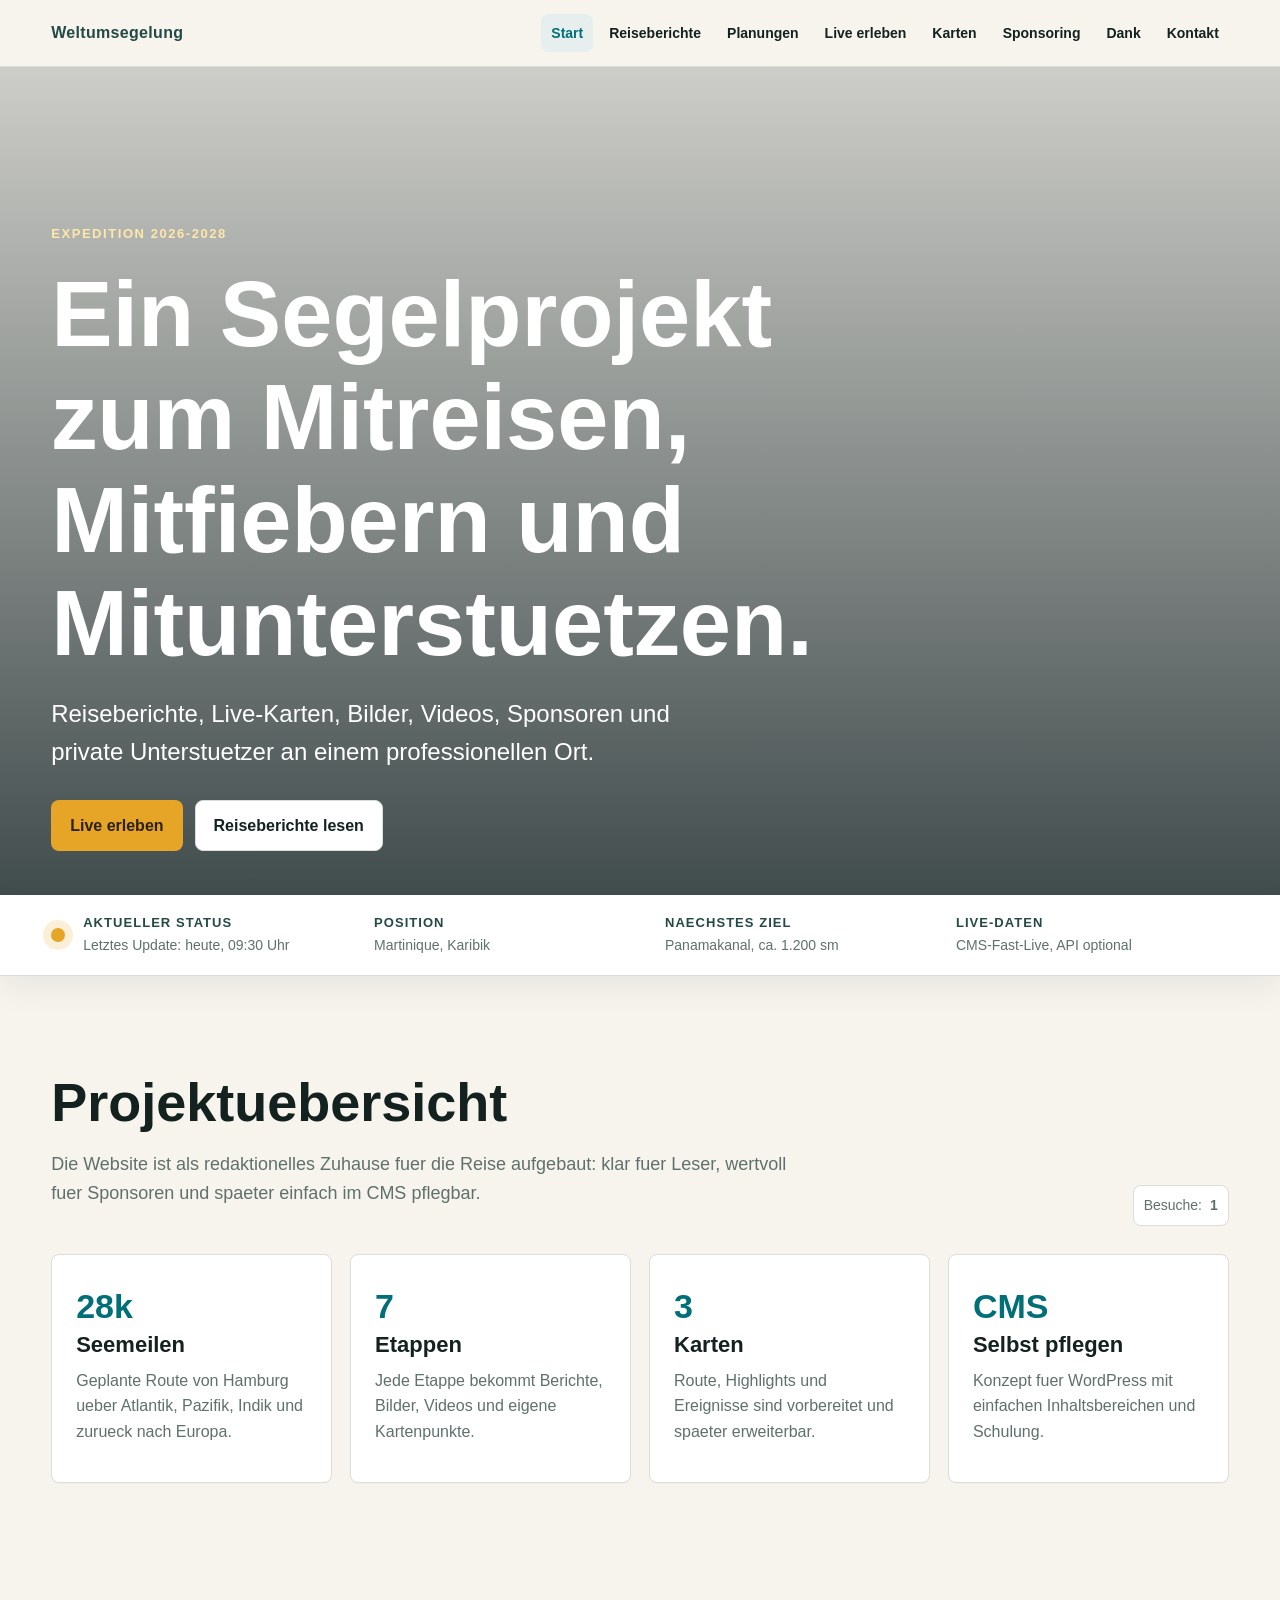
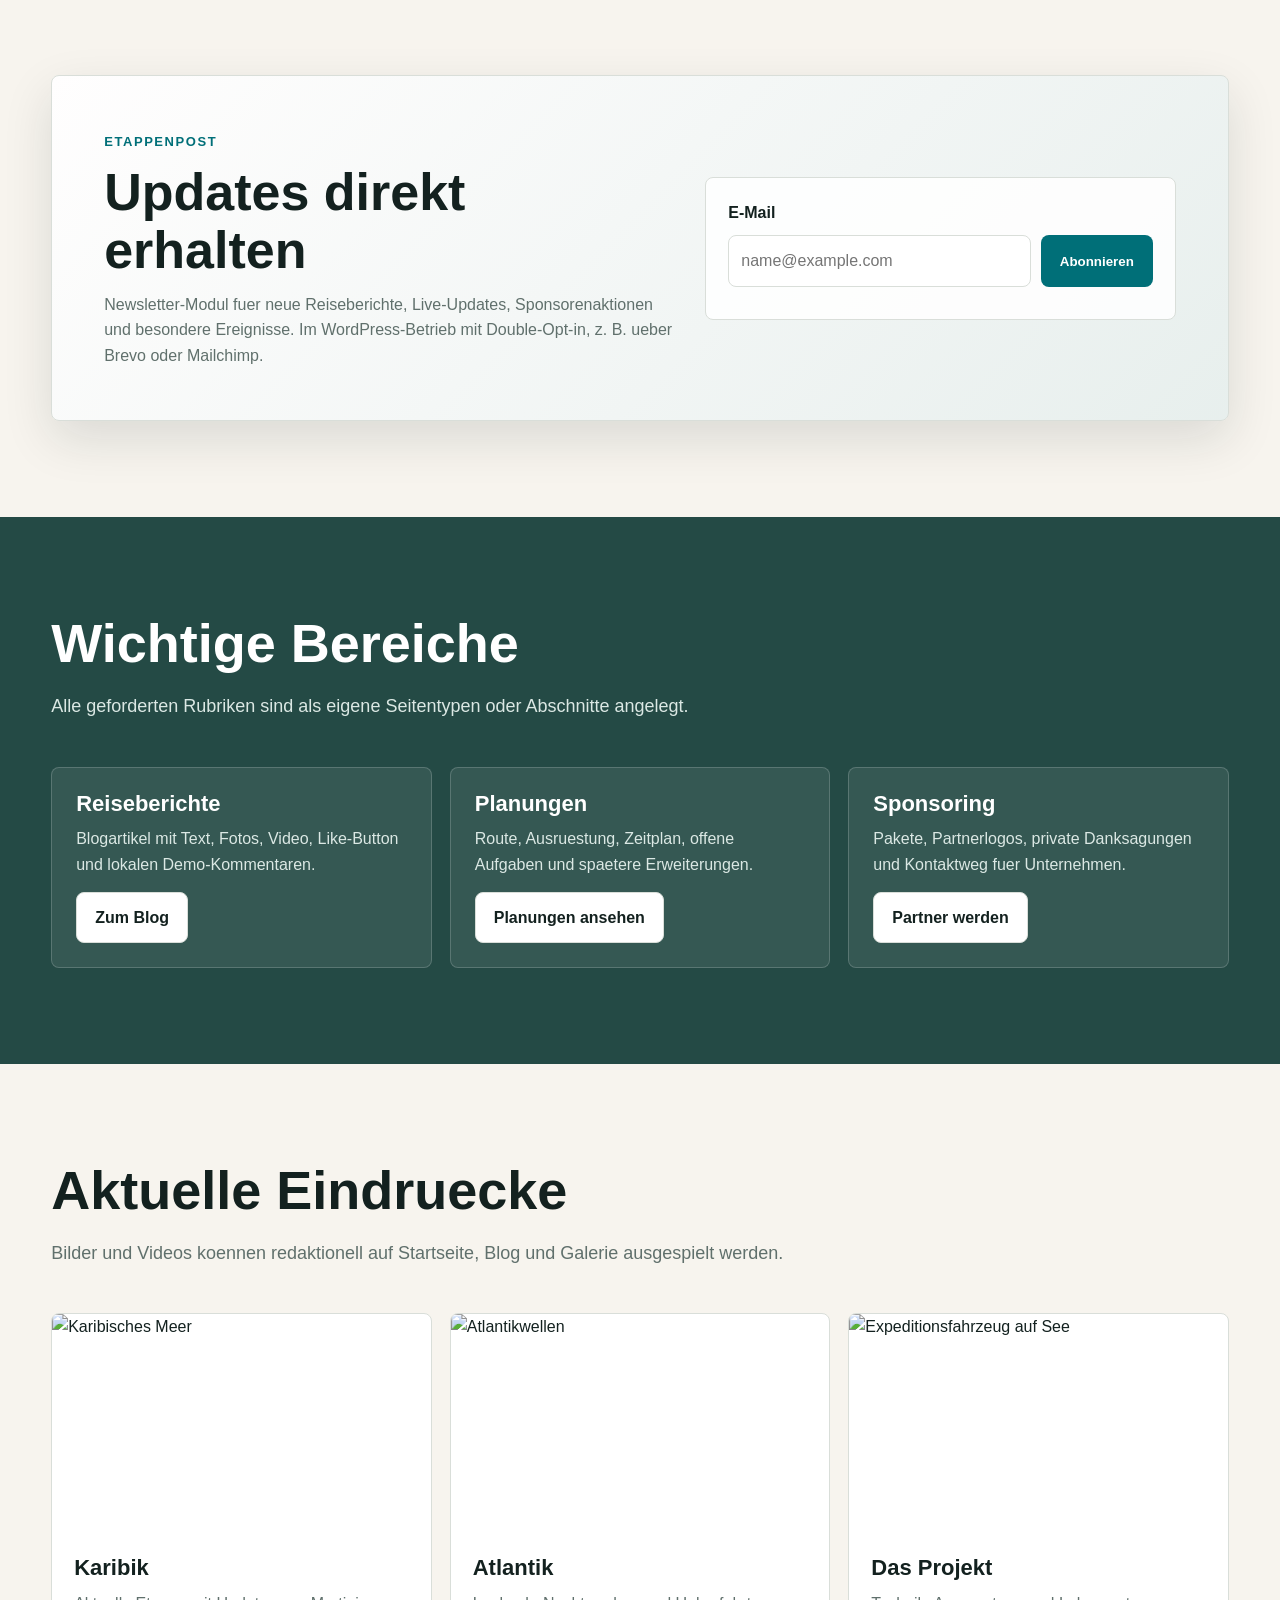
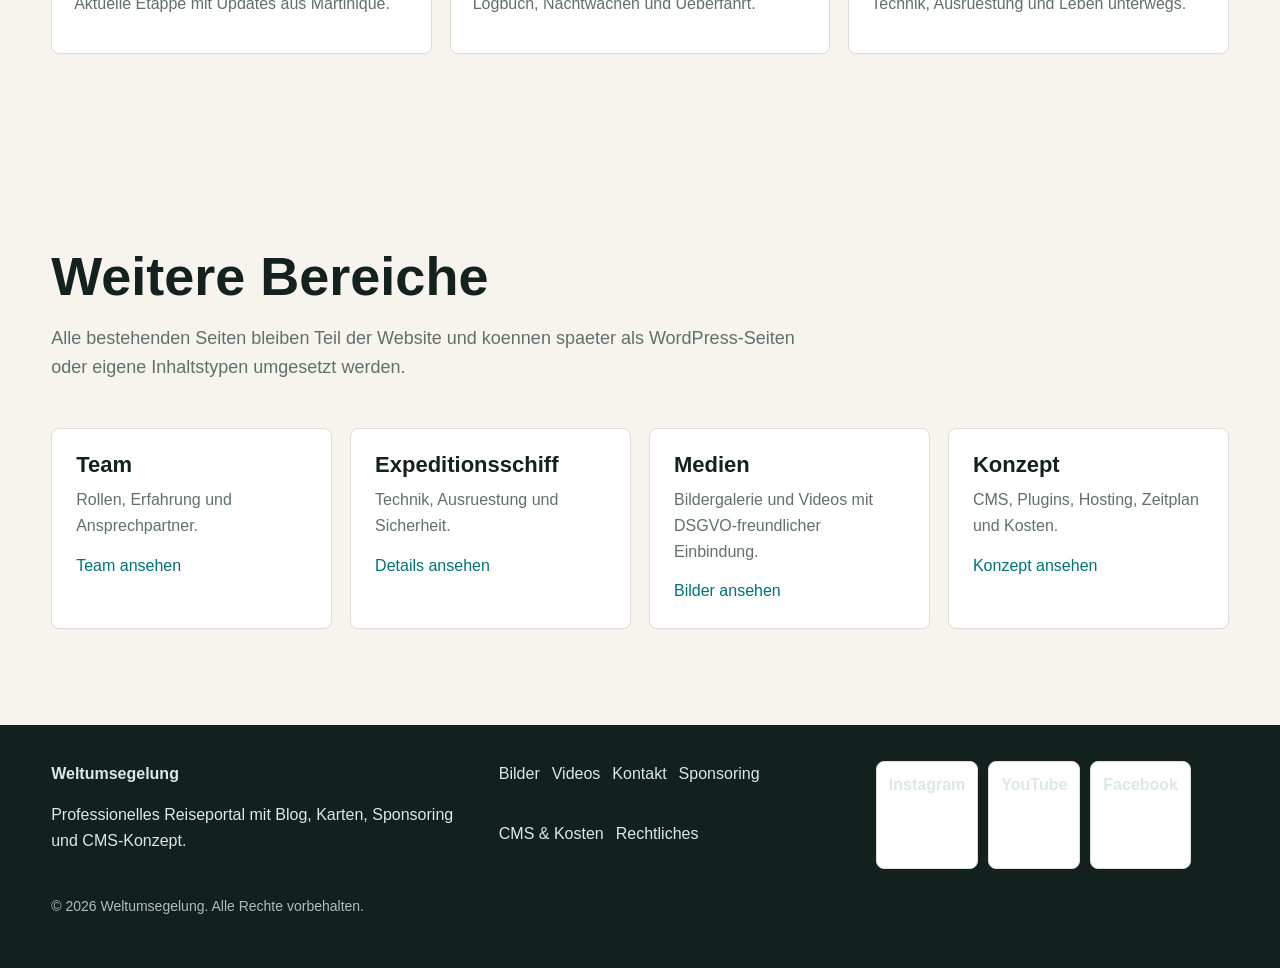
==== commit 5727fefa: "Add files via upload" ====
--- a/index.html
+++ b/index.html
@@ -1,179 +1,151 @@
-<!DOCTYPE html>
-<html lang="de">
-<head>
-    <meta charset="UTF-8">
-    <meta name="viewport" content="width=device-width, initial-scale=1.0">
-    <title>Weltumsegelung – Home</title>
-    <link rel="stylesheet" href="style.css">
-</head>
-<body>
-
-<header class="navbar">
-    <div class="logo">Weltumsegelung</div>
-    <button class="nav-toggle" aria-label="Menü öffnen">☰</button>
-    <nav class="nav-links">
-        <a href="index.html" class="active">Home</a>
-        <a href="index.html#reise">Reise</a>
-        <a href="crew.html">Crew</a>
-        <a href="route.html">Karte</a>
-        <a href="blog.html">Blog</a>
-        <a href="boot.html">Boot</a>
-        <a href="gallery.html">Galerie</a>
-        <a href="videos.html">Videos</a>
-        <a href="kontakt.html">Kontakt</a>
-    </nav>
-</header>
-
-<section class="hero">
-    <div class="hero-bg-photo" aria-hidden="true"></div>
-    <div class="hero-overlay" aria-hidden="true"></div>
-
-    <div class="hero-fleet" aria-hidden="true">
-        <img class="ship ship-far ship-1" src="https://images.unsplash.com/photo-1558360582-51f2800bd414?w=400&q=80" alt="">
-        <img class="ship ship-far ship-2" src="https://images.unsplash.com/photo-1534351590736-8a0b1d1444ef?w=500&q=80" alt="">
-        <img class="ship ship-main" src="https://images.unsplash.com/photo-1567899378494-47b22a2ae96a?w=900&q=85" alt="">
-        <img class="ship ship-mid ship-3" src="https://images.unsplash.com/photo-1518572980353-4b8adc8a7b6d?w=500&q=80" alt="">
-        <img class="ship ship-cargo" src="https://images.unsplash.com/photo-1615801367676-79a29fd8c7a5?w=700&q=80" alt="">
-        <img class="ship ship-sail ship-4" src="https://images.unsplash.com/photo-1473966968600-fa801b869a78?w=500&q=80" alt="">
-    </div>
-
-    <div class="hero-content hero-panel">
-        <p class="hero-eyebrow">Weltumsegelung 2026</p>
-        <h1>Einmal um die Welt</h1>
-        <p class="hero-subtitle">Erlebe die Reise über die Ozeane – Abenteuer, Freiheit und unendlicher Horizont.</p>
-        <div class="buttons">
-            <a href="route.html" class="btn">Route ansehen</a>
-            <a href="videos.html" class="btn btn-dark">YouTube Videos</a>
-        </div>
-    </div>
-
-    <div class="ocean">
-        <div class="ocean-shimmer"></div>
-        <svg class="wave-layer wave-back" viewBox="0 0 1440 320" preserveAspectRatio="none" aria-hidden="true">
-            <defs>
-                <linearGradient id="grad-deep" x1="0%" y1="0%" x2="0%" y2="100%">
-                    <stop offset="0%" stop-color="#1a6b8a"/>
-                    <stop offset="100%" stop-color="#0c4560"/>
-                </linearGradient>
-            </defs>
-            <path fill="url(#grad-deep)" d="M0,160 C120,200 240,120 360,160 C480,200 600,120 720,155 C840,190 960,110 1080,150 C1200,190 1320,130 1440,160 L1440,320 L0,320 Z"></path>
-        </svg>
-        <svg class="wave-layer wave-mid" viewBox="0 0 1440 320" preserveAspectRatio="none" aria-hidden="true">
-            <defs>
-                <linearGradient id="grad-mid" x1="0%" y1="0%" x2="0%" y2="100%">
-                    <stop offset="0%" stop-color="#2088aa"/>
-                    <stop offset="100%" stop-color="#156080"/>
-                </linearGradient>
-            </defs>
-            <path fill="url(#grad-mid)" d="M0,190 C90,220 180,170 270,195 C360,220 450,175 540,200 C630,225 720,180 810,205 C900,230 990,185 1080,210 C1170,235 1260,190 1350,215 C1395,227 1418,233 1440,240 L1440,320 L0,320 Z"></path>
-        </svg>
-        <svg class="wave-layer wave-front" viewBox="0 0 1440 320" preserveAspectRatio="none" aria-hidden="true">
-            <defs>
-                <linearGradient id="grad-front" x1="0%" y1="0%" x2="0%" y2="100%">
-                    <stop offset="0%" stop-color="#2aa0be"/>
-                    <stop offset="60%" stop-color="#1d8aaa"/>
-                    <stop offset="100%" stop-color="#127090"/>
-                </linearGradient>
-            </defs>
-            <path fill="url(#grad-front)" d="M0,220 C60,235 120,210 180,225 C300,255 420,205 540,230 C660,255 780,215 900,235 C1020,255 1140,215 1260,235 C1320,245 1380,250 1440,255 L1440,320 L0,320 Z"></path>
-        </svg>
-        <svg class="wave-layer wave-foam" viewBox="0 0 1440 320" preserveAspectRatio="none" aria-hidden="true">
-            <defs>
-                <linearGradient id="grad-foam" x1="0%" y1="0%" x2="0%" y2="100%">
-                    <stop offset="0%" stop-color="#3ab8d4"/>
-                    <stop offset="40%" stop-color="#28a0bc"/>
-                    <stop offset="100%" stop-color="#157a96"/>
-                </linearGradient>
-            </defs>
-            <path fill="url(#grad-foam)" d="M0,265 C40,272 80,258 120,268 C200,285 280,255 360,270 C440,285 520,260 600,272 C680,284 760,262 840,270 C920,278 1000,258 1080,268 C1160,278 1240,260 1320,270 C1360,275 1400,278 1440,280 L1440,320 L0,320 Z"></path>
-        </svg>
-        <div class="wave-highlight"></div>
-    </div>
-</section>
-
-<section id="reise" class="page-section fade-in">
-    <div class="section-header">
-        <span class="section-icon">🛥️</span>
-        <h2>Vorstellung der Reise</h2>
-        <p>Ein Abenteuer, das uns über alle Ozeane führt.</p>
-    </div>
-
-    <div class="content-grid">
-        <div class="content-card">
-            <h3>Unser Ziel</h3>
-            <p>
-                Wir segeln einmal um die Welt – von Hamburg über die Kanaren, den Atlantik,
-                die Karibik und den Panamakanal bis in den Pazifik und zurück nach Europa.
-                Diese Reise ist mehr als ein Segelabenteuer: Sie steht für Freiheit,
-                Selbstverantwortung und die Verbindung mit der Natur.
-            </p>
-        </div>
-
-        <div class="content-card">
-            <h3>Warum diese Reise?</h3>
-            <p>
-                Die Weltumsegelung ist ein Traum, den wir gemeinsam verwirklichen.
-                Wir möchten zeigen, dass mit Vorbereitung, Teamgeist und Respekt vor dem Meer
-                auch ein großes Vorhaben möglich ist – und dabei Menschen, Kulturen
-                und Landschaften kennenlernen, die man vom Land aus nie erreichen würde.
-            </p>
-        </div>
-
-        <div class="content-card">
-            <h3>Die Etappen</h3>
-            <ul class="etappen-list">
-                <li>Hamburg → Kanarische Inseln</li>
-                <li>Kanaren → Karibik (Atlantiküberquerung)</li>
-                <li>Karibik → Panama</li>
-                <li>Panama → Tahiti (Pazifik)</li>
-                <li>Tahiti → Australien</li>
-                <li>Australien → Kapstadt</li>
-                <li>Kapstadt → Europa</li>
-            </ul>
-            <a href="route.html" class="btn btn-small">Interaktive Karte</a>
-        </div>
-
-        <div class="content-card highlight-card">
-            <h3>Aktueller Status</h3>
-            <p class="status-badge">Unterwegs – Karibik</p>
-            <p>
-                Wir befinden uns derzeit in der Karibik auf dem Weg zum Panamakanal.
-                Verfolge unsere Position live auf der interaktiven Weltkarte
-                oder lies die neuesten Berichte im Blog.
-            </p>
-            <div class="quick-links">
-                <a href="route.html" class="btn btn-small">Position anzeigen</a>
-                <a href="blog.html" class="btn btn-dark btn-small">Zum Blog</a>
-            </div>
-        </div>
-    </div>
-</section>
-
-<section class="hero-gallery-preview fade-in">
-    <div class="section-header">
-        <span class="section-icon">⛵</span>
-        <h2>Auf hoher See</h2>
-        <p>Eindrücke von Yachten, Segelschiffen und Häfen weltweit.</p>
-    </div>
-    <div class="preview-grid">
-        <img src="https://images.unsplash.com/photo-1605284432976-8d5dccfe1705?w=500&q=80" alt="Luxusyacht">
-        <img src="https://images.unsplash.com/photo-1578662996442-ab6b5ff99b9e?w=500&q=80" alt="Segelschiff">
-        <img src="https://images.unsplash.com/photo-1540941339845-b14f9bfe6fde?w=500&q=80" alt="Kreuzfahrtschiff">
-        <img src="https://images.unsplash.com/photo-1558584665-d996dcd50862?w=500&q=80" alt="Hafen">
-        <img src="https://images.unsplash.com/photo-1599054782783-f7aef0da95b3?w=500&q=80" alt="Frachtschiff">
-        <img src="https://images.unsplash.com/photo-1500375592092-40eb2168fd21?w=500&q=80" alt="Segelboot">
-    </div>
-    <a href="gallery.html" class="btn">Zur Galerie</a>
-</section>
-
-<footer class="site-footer">
-    <p>© 2026 Weltumsegelung – Ein Abenteuer auf hoher See</p>
-    <nav>
-        <a href="kontakt.html">Kontakt</a>
-        <a href="kontakt.html#sponsoren">Sponsoren</a>
-    </nav>
-</footer>
-
-<script src="script.js"></script>
-</body>
-</html>
+﻿<!DOCTYPE html>
+<html lang="de">
+<head>
+  <meta charset="UTF-8">
+  <meta name="viewport" content="width=device-width, initial-scale=1.0">
+  <meta name="description" content="Weltumsegelung: Reiseberichte, Live-Karten, Planungen, Sponsoring und Videos einer modernen Reise- und Expeditionswebsite.">
+  <meta name="keywords" content="Weltumsegelung, Expedition, Reiseberichte, Live Tracking, Sponsoring, Karten">
+  <meta property="og:title" content="Weltumsegelung">
+  <meta property="og:description" content="Die Expedition live erleben: Blog, Karten, Videos und Sponsoring.">
+  <meta property="og:type" content="website">
+  <title>Weltumsegelung | Reise, Blog, Karten & Sponsoring</title>
+  <link rel="stylesheet" href="style.css">
+  <script type="application/ld+json">
+  {
+    "@context": "https://schema.org",
+    "@type": "WebSite",
+    "name": "Weltumsegelung",
+    "description": "Moderne Reise- und Expeditionswebsite mit Reiseberichten, Live-Karten, Sponsoring und Medienbereich."
+  }
+  </script>
+</head>
+<body>
+<header class="navbar">
+  <a class="logo" href="index.html">Weltumsegelung</a>
+  <button class="nav-toggle" aria-label="Menue oeffnen" aria-expanded="false">+</button>
+  <nav class="nav-links" aria-label="Hauptnavigation">
+    <a href="index.html">Start</a>
+    <a href="blog.html">Reiseberichte</a>
+    <a href="planungen.html">Planungen</a>
+    <a href="route.html">Live erleben</a>
+    <a href="karten.html">Karten</a>
+    <a href="sponsoring.html">Sponsoring</a>
+    <a href="dank.html">Dank</a>
+    <a href="kontakt.html">Kontakt</a>
+  </nav>
+</header>
+
+<main>
+  <section class="hero">
+    <div class="hero-inner">
+      <span class="eyebrow">Expedition 2026-2028</span>
+      <h1>Ein Segelprojekt zum Mitreisen, Mitfiebern und Mitunterstuetzen.</h1>
+      <p>Reiseberichte, Live-Karten, Bilder, Videos, Sponsoren und private Unterstuetzer an einem professionellen Ort.</p>
+      <div class="hero-actions">
+        <a class="btn sun" href="route.html">Live erleben</a>
+        <a class="btn secondary" href="blog.html">Reiseberichte lesen</a>
+      </div>
+    </div>
+  </section>
+
+  <section class="status-strip" aria-label="Aktueller Projektstatus">
+    <div class="status-dot" aria-hidden="true"></div>
+    <div>
+      <strong>Aktueller Status</strong>
+      <span>Letztes Update: heute, 09:30 Uhr</span>
+    </div>
+    <div><strong>Position</strong><span>Martinique, Karibik</span></div>
+    <div><strong>Naechstes Ziel</strong><span>Panamakanal, ca. 1.200 sm</span></div>
+    <div><strong>Live-Daten</strong><span>CMS-Fast-Live, API optional</span></div>
+  </section>
+
+  <section class="section">
+    <div class="section-title">
+      <div>
+        <h2>Projektuebersicht</h2>
+        <p class="section-lead">Die Website ist als redaktionelles Zuhause fuer die Reise aufgebaut: klar fuer Leser, wertvoll fuer Sponsoren und spaeter einfach im CMS pflegbar.</p>
+      </div>
+      <span class="visitor-counter">Besuche: <strong data-visitor-counter>0</strong></span>
+    </div>
+    <div class="grid four">
+      <article class="card"><div class="stat">28k</div><h3>Seemeilen</h3><p>Geplante Route von Hamburg ueber Atlantik, Pazifik, Indik und zurueck nach Europa.</p></article>
+      <article class="card"><div class="stat">7</div><h3>Etappen</h3><p>Jede Etappe bekommt Berichte, Bilder, Videos und eigene Kartenpunkte.</p></article>
+      <article class="card"><div class="stat">3</div><h3>Karten</h3><p>Route, Highlights und Ereignisse sind vorbereitet und spaeter erweiterbar.</p></article>
+      <article class="card"><div class="stat">CMS</div><h3>Selbst pflegen</h3><p>Konzept fuer WordPress mit einfachen Inhaltsbereichen und Schulung.</p></article>
+    </div>
+  </section>
+
+  <section class="section">
+    <div class="newsletter-panel">
+      <div>
+        <span class="eyebrow dark">Etappenpost</span>
+        <h2>Updates direkt erhalten</h2>
+        <p>Newsletter-Modul fuer neue Reiseberichte, Live-Updates, Sponsorenaktionen und besondere Ereignisse. Im WordPress-Betrieb mit Double-Opt-in, z. B. ueber Brevo oder Mailchimp.</p>
+      </div>
+      <form class="newsletter-form" data-newsletter-form>
+        <label for="newsletter-email">E-Mail</label>
+        <div class="inline-form">
+          <input id="newsletter-email" type="email" placeholder="name@example.com" required>
+          <button class="btn" type="submit">Abonnieren</button>
+        </div>
+        <p data-newsletter-status aria-live="polite"></p>
+      </form>
+    </div>
+  </section>
+
+  <section class="section band">
+    <div class="section-title">
+      <div>
+        <h2>Wichtige Bereiche</h2>
+        <p class="section-lead">Alle geforderten Rubriken sind als eigene Seitentypen oder Abschnitte angelegt.</p>
+      </div>
+    </div>
+    <div class="grid">
+      <article class="card"><h3>Reiseberichte</h3><p>Blogartikel mit Text, Fotos, Video, Like-Button und lokalen Demo-Kommentaren.</p><a class="btn secondary" href="blog.html">Zum Blog</a></article>
+      <article class="card"><h3>Planungen</h3><p>Route, Ausruestung, Zeitplan, offene Aufgaben und spaetere Erweiterungen.</p><a class="btn secondary" href="planungen.html">Planungen ansehen</a></article>
+      <article class="card"><h3>Sponsoring</h3><p>Pakete, Partnerlogos, private Danksagungen und Kontaktweg fuer Unternehmen.</p><a class="btn secondary" href="sponsoring.html">Partner werden</a></article>
+    </div>
+  </section>
+
+  <section class="section">
+    <div class="section-title">
+      <div>
+        <h2>Aktuelle Eindruecke</h2>
+        <p class="section-lead">Bilder und Videos koennen redaktionell auf Startseite, Blog und Galerie ausgespielt werden.</p>
+      </div>
+    </div>
+    <div class="grid three">
+      <article class="card media"><img src="https://images.unsplash.com/photo-1507525428034-b723cf961d3e?auto=format&fit=crop&w=900&q=80" alt="Karibisches Meer"><div class="body"><h3>Karibik</h3><p>Aktuelle Etappe mit Updates aus Martinique.</p></div></article>
+      <article class="card media"><img src="https://images.unsplash.com/photo-1505118380757-91f5f5632de0?auto=format&fit=crop&w=900&q=80" alt="Atlantikwellen"><div class="body"><h3>Atlantik</h3><p>Logbuch, Nachtwachen und Ueberfahrt.</p></div></article>
+      <article class="card media"><img src="https://images.unsplash.com/photo-1567899378494-47b22a2ae96a?auto=format&fit=crop&w=900&q=80" alt="Expeditionsfahrzeug auf See"><div class="body"><h3>Das Projekt</h3><p>Technik, Ausruestung und Leben unterwegs.</p></div></article>
+    </div>
+  </section>
+
+  <section class="section">
+    <div class="section-title">
+      <div>
+        <h2>Weitere Bereiche</h2>
+        <p class="section-lead">Alle bestehenden Seiten bleiben Teil der Website und koennen spaeter als WordPress-Seiten oder eigene Inhaltstypen umgesetzt werden.</p>
+      </div>
+    </div>
+    <div class="grid four">
+      <article class="card"><h3>Team</h3><p>Rollen, Erfahrung und Ansprechpartner.</p><a href="crew.html">Team ansehen</a></article>
+      <article class="card"><h3>Expeditionsschiff</h3><p>Technik, Ausruestung und Sicherheit.</p><a href="boot.html">Details ansehen</a></article>
+      <article class="card"><h3>Medien</h3><p>Bildergalerie und Videos mit DSGVO-freundlicher Einbindung.</p><a href="gallery.html">Bilder ansehen</a></article>
+      <article class="card"><h3>Konzept</h3><p>CMS, Plugins, Hosting, Zeitplan und Kosten.</p><a href="cms-konzept.html">Konzept ansehen</a></article>
+    </div>
+  </section>
+</main>
+
+<footer class="site-footer">
+  <div class="footer-grid">
+    <div><strong>Weltumsegelung</strong><p>Professionelles Reiseportal mit Blog, Karten, Sponsoring und CMS-Konzept.</p></div>
+    <nav aria-label="Footer Navigation"><a href="gallery.html">Bilder</a><a href="videos.html">Videos</a><a href="kontakt.html">Kontakt</a><a href="sponsoring.html">Sponsoring</a><a href="cms-konzept.html">CMS & Kosten</a><a href="rechtliches.html">Rechtliches</a></nav>
+    <div class="social-links"><a href="https://www.instagram.com" target="_blank" rel="noopener">Instagram</a><a href="https://www.youtube.com" target="_blank" rel="noopener">YouTube</a><a href="https://www.facebook.com" target="_blank" rel="noopener">Facebook</a></div>
+  </div>
+  <p class="copyright">&copy; 2026 Weltumsegelung. Alle Rechte vorbehalten.</p>
+</footer>
+<script src="script.js"></script>
+</body>
+</html>
+
--- a/style.css
+++ b/style.css
@@ -1,1492 +1,664 @@
-/* ===========================
-   GLOBAL STYLES
-=========================== */
-
-* {
-    margin: 0;
-    padding: 0;
-    box-sizing: border-box;
-    font-family: "Segoe UI", sans-serif;
-}
-
-body {
-    background: linear-gradient(180deg, #050d1f 0%, #0a1f3d 40%, #0c2a4a 100%);
-    background-attachment: fixed;
-    color: white;
-    overflow-x: hidden;
-}
-
-a {
-    color: gold;
-}
-
-/* ===========================
-   NAVBAR
-=========================== */
-
-.navbar {
-    position: fixed;
-    top: 0;
-    width: 100%;
-    padding: 15px 40px;
-    display: flex;
-    justify-content: space-between;
-    align-items: center;
-    z-index: 1000;
-    background: rgba(0, 0, 0, 0.3);
-    backdrop-filter: blur(8px);
-}
-
-.navbar .logo {
-    font-size: 22px;
-    font-weight: bold;
-    color: gold;
-    white-space: nowrap;
-}
-
-.nav-toggle {
-    display: none;
-    background: none;
-    border: none;
-    color: gold;
-    font-size: 28px;
-    cursor: pointer;
-}
-
-.nav-links {
-    display: flex;
-    flex-wrap: wrap;
-    gap: 5px 18px;
-}
-
-.nav-links a {
-    text-decoration: none;
-    color: white;
-    font-size: 15px;
-    transition: 0.3s;
-    white-space: nowrap;
-}
-
-.nav-links a:hover,
-.nav-links a.active {
-    color: gold;
-}
-
-/* ===========================
-   HERO SECTION
-=========================== */
-
-.hero {
-    height: 100vh;
-    min-height: 650px;
-    display: flex;
-    justify-content: center;
-    align-items: center;
-    text-align: center;
-    position: relative;
-    overflow: hidden;
-}
-
-.hero-bg-photo {
-    position: absolute;
-    inset: 0;
-    background:
-        url('https://images.unsplash.com/photo-1505118380757-91f5f5632de0?w=1920&q=85') center/cover no-repeat;
-    z-index: 0;
-    transform: scale(1.05);
-    animation: heroZoom 20s ease-in-out infinite alternate;
-}
-
-@keyframes heroZoom {
-    from { transform: scale(1.05); }
-    to { transform: scale(1.12); }
-}
-
-.hero-overlay {
-    position: absolute;
-    inset: 0;
-    z-index: 1;
-    background: linear-gradient(
-        180deg,
-        rgba(135, 200, 235, 0.55) 0%,
-        rgba(70, 150, 200, 0.35) 25%,
-        rgba(30, 100, 160, 0.25) 50%,
-        rgba(10, 60, 100, 0.45) 75%,
-        rgba(5, 40, 70, 0.7) 100%
-    );
-}
-
-/* ===========================
-   FLOATING SHIPS & YACHTS
-=========================== */
-
-.hero-fleet {
-    position: absolute;
-    inset: 0;
-    z-index: 3;
-    pointer-events: none;
-    overflow: hidden;
-}
-
-.ship {
-    position: absolute;
-    object-fit: contain;
-    filter: drop-shadow(0 8px 24px rgba(0, 30, 60, 0.5));
-    opacity: 0;
-    animation: shipFadeIn 2s ease forwards;
-}
-
-@keyframes shipFadeIn {
-    to { opacity: 1; }
-}
-
-.ship-main {
-    width: min(55vw, 520px);
-    bottom: 22%;
-    left: 50%;
-    transform: translateX(-50%);
-    animation: shipFadeIn 2s ease forwards, shipBobMain 6s ease-in-out 2s infinite;
-    z-index: 5;
-    border-radius: 4px;
-}
-
-.ship-far {
-    opacity: 0.55;
-    filter: drop-shadow(0 4px 12px rgba(0, 30, 60, 0.3)) blur(0.5px);
-}
-
-.ship-1 {
-    width: 120px;
-    bottom: 38%;
-    left: 8%;
-    animation: shipFadeIn 2.5s ease forwards, shipDriftLeft 18s ease-in-out 2s infinite;
-}
-
-.ship-2 {
-    width: 100px;
-    bottom: 42%;
-    right: 12%;
-    animation: shipFadeIn 2.8s ease forwards, shipDriftRight 22s ease-in-out 2s infinite;
-}
-
-.ship-3 {
-    width: 160px;
-    bottom: 28%;
-    right: 6%;
-    animation: shipFadeIn 2.2s ease forwards, shipBobMid 7s ease-in-out 2s infinite;
-    z-index: 4;
-}
-
-.ship-cargo {
-    width: 220px;
-    bottom: 35%;
-    left: 2%;
-    opacity: 0.45;
-    animation: shipFadeIn 3s ease forwards, shipDriftSlow 30s linear 2s infinite;
-    filter: drop-shadow(0 6px 16px rgba(0, 30, 60, 0.35));
-}
-
-.ship-sail {
-    width: 130px;
-    bottom: 32%;
-    left: 55%;
-    opacity: 0.7;
-    animation: shipFadeIn 2.6s ease forwards, shipBobSail 5.5s ease-in-out 2s infinite;
-}
-
-@keyframes shipBobMain {
-    0%, 100% { transform: translateX(-50%) translateY(0) rotate(-0.5deg); }
-    33% { transform: translateX(-50%) translateY(-12px) rotate(0.5deg); }
-    66% { transform: translateX(-50%) translateY(6px) rotate(-0.3deg); }
-}
-
-@keyframes shipBobMid {
-    0%, 100% { transform: translateY(0) rotate(0.8deg); }
-    50% { transform: translateY(-10px) rotate(-0.5deg); }
-}
-
-@keyframes shipBobSail {
-    0%, 100% { transform: translateY(0) rotate(-1deg); }
-    50% { transform: translateY(-8px) rotate(1deg); }
-}
-
-@keyframes shipDriftLeft {
-    0%, 100% { transform: translateX(0) translateY(0); }
-    50% { transform: translateX(25px) translateY(-6px); }
-}
-
-@keyframes shipDriftRight {
-    0%, 100% { transform: translateX(0) translateY(0); }
-    50% { transform: translateX(-20px) translateY(-8px); }
-}
-
-@keyframes shipDriftSlow {
-    0% { transform: translateX(-10%); }
-    100% { transform: translateX(15%); }
-}
-
-/* ===========================
-   HERO PANEL – gelb, schwarzer Text
-=========================== */
-
-.hero-panel {
-    background: linear-gradient(
-        145deg,
-        rgba(255, 228, 90, 0.95) 0%,
-        rgba(255, 210, 50, 0.92) 50%,
-        rgba(255, 195, 30, 0.94) 100%
-    );
-    border-radius: 24px;
-    padding: 38px 44px;
-    box-shadow:
-        0 24px 64px rgba(0, 0, 0, 0.35),
-        0 0 0 1px rgba(255, 255, 255, 0.3) inset;
-    backdrop-filter: blur(6px);
-    color: #111;
-    max-width: 680px;
-}
-
-.hero-panel .hero-eyebrow {
-    color: #333;
-    font-weight: 600;
-    letter-spacing: 4px;
-}
-
-.hero-panel h1 {
-    color: #0a0a0a;
-    background: none;
-    -webkit-text-fill-color: #0a0a0a;
-    filter: none;
-    text-shadow: 0 1px 0 rgba(255, 255, 255, 0.3);
-}
-
-.hero-panel .hero-subtitle {
-    color: #1a1a1a;
-    text-shadow: none;
-    font-weight: 500;
-}
-
-.hero-content {
-    z-index: 10;
-    max-width: 750px;
-    padding: 20px 30px;
-    animation: heroFadeUp 1.2s ease forwards;
-}
-
-@keyframes heroFadeUp {
-    from { opacity: 0; transform: translateY(30px); }
-    to { opacity: 1; transform: translateY(0); }
-}
-
-.hero-eyebrow {
-    font-size: 13px;
-    letter-spacing: 4px;
-    text-transform: uppercase;
-    margin-bottom: 18px;
-}
-
-.hero h1 {
-    font-size: clamp(34px, 6vw, 64px);
-    margin-bottom: 20px;
-    font-weight: 800;
-    letter-spacing: -1px;
-    line-height: 1.1;
-}
-
-.hero-subtitle {
-    font-size: clamp(15px, 2.2vw, 20px);
-    margin-bottom: 35px;
-    line-height: 1.6;
-}
-
-.buttons .btn,
-.buttons .btn-outline,
-.btn,
-.btn-outline {
-    display: inline-block;
-    padding: 12px 25px;
-    margin: 10px 5px;
-    border-radius: 5px;
-    font-size: 16px;
-    text-decoration: none;
-    transition: 0.3s;
-    border: none;
-    cursor: pointer;
-}
-
-.btn {
-    background: linear-gradient(135deg, #1a1a1a, #333);
-    color: #fff;
-    font-weight: 600;
-    box-shadow: 0 4px 16px rgba(0, 0, 0, 0.25);
-}
-
-.btn:hover {
-    background: linear-gradient(135deg, #333, #555);
-    box-shadow: 0 6px 24px rgba(0, 0, 0, 0.35);
-    transform: translateY(-2px);
-    color: #fff;
-}
-
-.btn-dark {
-    background: linear-gradient(135deg, #0d1f35, #1a3a5c);
-    color: #fff;
-    border: 2px solid transparent;
-}
-
-.btn-dark:hover {
-    background: linear-gradient(135deg, #1a3a5c, #2a5a8c);
-    color: #fff;
-}
-
-/* Gelber Hintergrund → schwarzer Text */
-.on-yellow,
-.highlight-card,
-.status-badge,
-.video-placeholder {
-    color: #111;
-}
-
-.btn-outline {
-    border: 2px solid #1a1a1a;
-    color: #111;
-    background: rgba(255, 255, 255, 0.35);
-    backdrop-filter: blur(4px);
-}
-
-.btn-outline:hover {
-    background: #1a1a1a;
-    border-color: #1a1a1a;
-    color: #fff;
-    transform: translateY(-2px);
-}
-
-.hero-panel .btn {
-    background: linear-gradient(135deg, #1a1a1a, #2d2d2d);
-    color: #fff;
-}
-
-.hero-panel .btn:hover {
-    background: linear-gradient(135deg, #333, #444);
-    color: #fff;
-}
-
-.hero-panel .btn-dark {
-    background: rgba(255, 255, 255, 0.5);
-    color: #111;
-    border: 2px solid #1a1a1a;
-}
-
-.hero-panel .btn-dark:hover {
-    background: #1a1a1a;
-    color: #fff;
-}
-
-.btn-small {
-    padding: 8px 16px;
-    font-size: 14px;
-}
-
-/* ===========================
-   OCEAN WAVES
-=========================== */
-
-.ocean {
-    position: absolute;
-    bottom: 0;
-    left: 0;
-    width: 100%;
-    height: 38%;
-    min-height: 200px;
-    z-index: 6;
-    pointer-events: none;
-}
-
-.ocean-shimmer {
-    position: absolute;
-    inset: 0;
-    background: linear-gradient(
-        105deg,
-        transparent 30%,
-        rgba(255, 255, 255, 0.04) 45%,
-        rgba(255, 215, 0, 0.06) 50%,
-        rgba(255, 255, 255, 0.04) 55%,
-        transparent 70%
-    );
-    background-size: 200% 100%;
-    animation: shimmer 8s ease-in-out infinite;
-    z-index: 10;
-}
-
-@keyframes shimmer {
-    0%, 100% { background-position: 200% 0; }
-    50% { background-position: -200% 0; }
-}
-
-.wave-layer {
-    position: absolute;
-    bottom: 0;
-    left: 0;
-    width: 200%;
-    height: 100%;
-    will-change: transform;
-}
-
-.wave-layer path {
-    fill-opacity: 1;
-}
-
-.wave-highlight {
-    position: absolute;
-    bottom: 0;
-    left: 0;
-    right: 0;
-    height: 4px;
-    background: linear-gradient(90deg,
-        transparent 0%,
-        rgba(120, 220, 255, 0.3) 20%,
-        rgba(255, 255, 255, 0.5) 50%,
-        rgba(120, 220, 255, 0.3) 80%,
-        transparent 100%
-    );
-    z-index: 6;
-    animation: highlightPulse 4s ease-in-out infinite;
-}
-
-@keyframes highlightPulse {
-    0%, 100% { opacity: 0.4; }
-    50% { opacity: 0.8; }
-}
-
-.wave-back {
-    animation: waveDrift 22s linear infinite;
-    z-index: 1;
-}
-
-.wave-back path {
-    fill: url(#grad-deep);
-}
-
-.wave-mid {
-    animation: waveDrift 16s linear infinite reverse;
-    z-index: 2;
-    bottom: -5px;
-}
-
-.wave-mid path {
-    fill: url(#grad-mid);
-}
-
-.wave-front {
-    animation: waveDrift 11s linear infinite;
-    z-index: 3;
-    bottom: -10px;
-}
-
-.wave-front path {
-    fill: url(#grad-front);
-}
-
-.wave-foam {
-    animation: waveDrift 7s linear infinite reverse;
-    z-index: 4;
-    bottom: -15px;
-    height: 55%;
-}
-
-.wave-foam path {
-    fill: url(#grad-foam);
-}
-
-.wave-foam::after {
-    content: '';
-    position: absolute;
-    bottom: 0;
-    left: 0;
-    right: 0;
-    height: 30px;
-    background: linear-gradient(180deg, transparent, rgba(100, 220, 255, 0.08));
-}
-
-@keyframes waveDrift {
-    0% { transform: translateX(0) translateY(0); }
-    25% { transform: translateX(-12.5%) translateY(4px); }
-    50% { transform: translateX(-25%) translateY(0); }
-    75% { transform: translateX(-37.5%) translateY(-3px); }
-    100% { transform: translateX(-50%) translateY(0); }
-}
-
-/* ===========================
-   PAGE HEADERS & SECTIONS
-=========================== */
-
-.page-header,
-.section-header {
-    padding-top: 130px;
-    text-align: center;
-    padding-bottom: 20px;
-    position: relative;
-}
-
-.page-header::before,
-.section-header::before {
-    content: '';
-    position: absolute;
-    top: 100px;
-    left: 50%;
-    transform: translateX(-50%);
-    width: 120px;
-    height: 3px;
-    background: linear-gradient(90deg, transparent, gold, transparent);
-    border-radius: 2px;
-}
-
-.page-header h1,
-.section-header h2 {
-    font-size: 42px;
-    color: gold;
-    margin-top: 10px;
-}
-
-.page-header p,
-.section-header p {
-    margin-top: 10px;
-    font-size: 18px;
-    color: #ccc;
-    max-width: 700px;
-    margin-left: auto;
-    margin-right: auto;
-}
-
-.section-icon {
-    font-size: 40px;
-}
-
-.page-section {
-    padding: 60px 40px 80px;
-    max-width: 1200px;
-    margin: 0 auto;
-    position: relative;
-}
-
-.page-section::before {
-    content: '';
-    position: absolute;
-    top: 0;
-    left: 50%;
-    transform: translateX(-50%);
-    width: 80%;
-    height: 1px;
-    background: linear-gradient(90deg, transparent, rgba(255, 215, 0, 0.3), transparent);
-}
-
-.content-grid {
-    display: grid;
-    grid-template-columns: repeat(auto-fit, minmax(280px, 1fr));
-    gap: 25px;
-    margin-top: 30px;
-}
-
-.content-card {
-    padding: 25px;
-    background: linear-gradient(135deg, rgba(255, 255, 255, 0.07) 0%, rgba(255, 255, 255, 0.02) 100%);
-    border-radius: 14px;
-    border-left: 4px solid gold;
-    backdrop-filter: blur(8px);
-    box-shadow: 0 8px 32px rgba(0, 0, 0, 0.2);
-    transition: transform 0.3s ease, box-shadow 0.3s ease;
-}
-
-.content-card:hover {
-    transform: translateY(-4px);
-    box-shadow: 0 12px 40px rgba(0, 0, 0, 0.3), 0 0 20px rgba(255, 215, 0, 0.05);
-}
-
-.content-card h3 {
-    color: gold;
-    margin-bottom: 12px;
-    font-size: 20px;
-}
-
-.content-card p {
-    line-height: 1.6;
-    color: #ddd;
-}
-
-.highlight-card {
-    background: linear-gradient(135deg, rgba(255, 220, 80, 0.25), rgba(255, 200, 50, 0.12));
-    border-left-color: #e6b800;
-}
-
-.highlight-card h3 {
-    color: gold;
-}
-
-.highlight-card p {
-    color: #ddd;
-}
-
-.status-badge {
-    display: inline-block;
-    background: linear-gradient(135deg, #ffd700, #f5c400);
-    color: #111;
-    padding: 6px 14px;
-    border-radius: 20px;
-    font-weight: 700;
-    font-size: 14px;
-    margin-bottom: 12px;
-}
-
-.etappen-list {
-    list-style: none;
-    margin-bottom: 15px;
-}
-
-.etappen-list li {
-    padding: 6px 0;
-    border-bottom: 1px solid rgba(255, 255, 255, 0.1);
-    color: #ddd;
-}
-
-.etappen-list li::before {
-    content: "⛵ ";
-}
-
-.quick-links {
-    margin-top: 15px;
-}
-
-/* ===========================
-   CREW PAGE
-=========================== */
-
-.crew-grid {
-    width: 90%;
-    max-width: 1100px;
-    margin: 30px auto 60px;
-    display: grid;
-    grid-template-columns: repeat(auto-fit, minmax(240px, 1fr));
-    gap: 30px;
-}
-
-.crew-card {
-    text-align: center;
-    padding: 25px;
-    background: rgba(255, 255, 255, 0.05);
-    border-radius: 12px;
-    transition: 0.3s;
-}
-
-.crew-card:hover {
-    transform: translateY(-5px);
-    border: 1px solid gold;
-}
-
-.crew-card img {
-    width: 140px;
-    height: 140px;
-    border-radius: 50%;
-    object-fit: cover;
-    border: 3px solid gold;
-    margin-bottom: 15px;
-}
-
-.crew-card h3 {
-    color: gold;
-    margin-bottom: 5px;
-}
-
-.crew-role {
-    color: #aaa;
-    font-style: italic;
-    margin-bottom: 12px;
-    font-size: 14px;
-}
-
-.crew-card p {
-    line-height: 1.5;
-    color: #ddd;
-    font-size: 15px;
-}
-
-.crew-quote {
-    text-align: center;
-    padding: 40px 20px 80px;
-    max-width: 700px;
-    margin: 0 auto;
-}
-
-.crew-quote blockquote {
-    font-size: 22px;
-    font-style: italic;
-    color: #ddd;
-    line-height: 1.6;
-}
-
-.crew-quote cite {
-    display: block;
-    margin-top: 15px;
-    color: gold;
-}
-
-/* ===========================
-   BLOG PAGE
-=========================== */
-
-.blog-list {
-    width: 90%;
-    max-width: 900px;
-    margin: 30px auto 80px;
-}
-
-.blog-card {
-    display: flex;
-    flex-direction: column;
-    margin-bottom: 40px;
-    background: rgba(255, 255, 255, 0.05);
-    border-radius: 12px;
-    overflow: hidden;
-    transition: 0.3s;
-}
-
-.blog-card:hover {
-    border: 1px solid gold;
-}
-
-.blog-card img {
-    width: 100%;
-    height: 250px;
-    object-fit: cover;
-}
-
-.blog-content {
-    padding: 25px;
-}
-
-.blog-content time {
-    color: gold;
-    font-size: 14px;
-}
-
-.blog-content h2 {
-    margin: 10px 0;
-    color: white;
-    font-size: 24px;
-}
-
-.blog-content p {
-    line-height: 1.6;
-    color: #ccc;
-}
-
-.read-more {
-    display: inline-block;
-    margin-top: 12px;
-    text-decoration: none;
-    color: gold;
-    font-weight: bold;
-}
-
-.read-more:hover {
-    text-decoration: underline;
-}
-
-/* ===========================
-   BOOT PAGE
-=========================== */
-
-.boot-hero {
-    width: 90%;
-    max-width: 1000px;
-    margin: 20px auto;
-}
-
-.boot-hero img {
-    width: 100%;
-    height: 400px;
-    object-fit: cover;
-    border-radius: 12px;
-    border: 2px solid gold;
-}
-
-.boot-info {
-    width: 90%;
-    max-width: 1000px;
-    margin: 40px auto 80px;
-}
-
-.boot-description {
-    margin-bottom: 40px;
-}
-
-.boot-description h2 {
-    color: gold;
-    margin-bottom: 15px;
-    font-size: 28px;
-}
-
-.boot-description p {
-    line-height: 1.7;
-    color: #ddd;
-    margin-bottom: 12px;
-}
-
-.specs-grid {
-    display: grid;
-    grid-template-columns: repeat(auto-fit, minmax(260px, 1fr));
-    gap: 25px;
-}
-
-.spec-card {
-    padding: 25px;
-    background: rgba(255, 255, 255, 0.05);
-    border-radius: 10px;
-    border-top: 3px solid gold;
-}
-
-.spec-card h3 {
-    color: gold;
-    margin-bottom: 15px;
-}
-
-.specs-table {
-    width: 100%;
-    border-collapse: collapse;
-}
-
-.specs-table td {
-    padding: 8px 0;
-    border-bottom: 1px solid rgba(255, 255, 255, 0.1);
-    color: #ddd;
-}
-
-.specs-table td:first-child {
-    color: #aaa;
-    width: 45%;
-}
-
-.specs-list {
-    list-style: none;
-}
-
-.specs-list li {
-    padding: 7px 0;
-    color: #ddd;
-    border-bottom: 1px solid rgba(255, 255, 255, 0.08);
-}
-
-.specs-list li::before {
-    content: "✓ ";
-    color: gold;
-}
-
-/* ===========================
-   MAP PAGE
-=========================== */
-
-.map-status {
-    display: flex;
-    flex-wrap: wrap;
-    justify-content: center;
-    gap: 15px;
-    padding: 0 20px 20px;
-}
-
-.status-card {
-    display: flex;
-    align-items: center;
-    gap: 10px;
-    padding: 12px 20px;
-    background: rgba(255, 255, 255, 0.08);
-    border-radius: 8px;
-    font-size: 15px;
-}
-
-.status-dot {
-    width: 12px;
-    height: 12px;
-    background: #4caf50;
-    border-radius: 50%;
-    animation: pulse 2s infinite;
-}
-
-@keyframes pulse {
-    0%, 100% { opacity: 1; }
-    50% { opacity: 0.4; }
-}
-
-.map-container {
-    width: 90%;
-    max-width: 1100px;
-    margin: 20px auto 40px;
-}
-
-#world-map {
-    width: 100%;
-    height: 500px;
-    border-radius: 12px;
-    border: 2px solid gold;
-    z-index: 1;
-}
-
-.map-marker .marker-dot {
-    width: 12px;
-    height: 12px;
-    background: gold;
-    border-radius: 50%;
-    border: 2px solid white;
-}
-
-.map-marker-current .marker-pulse {
-    width: 18px;
-    height: 18px;
-    background: #4caf50;
-    border-radius: 50%;
-    border: 3px solid white;
-    box-shadow: 0 0 12px #4caf50;
-    animation: markerPulse 1.5s infinite;
-}
-
-@keyframes markerPulse {
-    0%, 100% { transform: scale(1); }
-    50% { transform: scale(1.3); }
-}
-
-.route-steps {
-    width: 80%;
-    max-width: 900px;
-    margin: auto;
-    padding-bottom: 60px;
-}
-
-.step {
-    margin: 25px 0;
-    padding: 20px;
-    border-left: 4px solid gold;
-    background: rgba(255, 255, 255, 0.05);
-    border-radius: 0 8px 8px 0;
-}
-
-.step h2 {
-    color: gold;
-    font-size: 20px;
-    margin-bottom: 8px;
-}
-
-.step p {
-    color: #ddd;
-    line-height: 1.5;
-}
-
-.current-step {
-    background: rgba(255, 215, 0, 0.1);
-    border-left-color: #4caf50;
-}
-
-.current-step em {
-    color: #4caf50;
-    font-weight: bold;
-}
-
-/* ===========================
-   GALLERY PAGE
-=========================== */
-
-.gallery-grid {
-    width: 90%;
-    max-width: 1200px;
-    margin: 30px auto 80px;
-    display: grid;
-    grid-template-columns: repeat(auto-fit, minmax(260px, 1fr));
-    gap: 20px;
-}
-
-.gallery-filters {
-    display: flex;
-    flex-wrap: wrap;
-    justify-content: center;
-    gap: 10px;
-    margin: 10px auto 30px;
-    padding: 0 20px;
-}
-
-.filter-tag {
-    padding: 8px 18px;
-    border-radius: 20px;
-    background: rgba(255, 255, 255, 0.08);
-    color: #ccc;
-    font-size: 14px;
-    cursor: default;
-    border: 1px solid rgba(255, 215, 0, 0.2);
-    transition: 0.3s;
-}
-
-.filter-tag.active {
-    background: linear-gradient(135deg, #ffd700, #f0c030);
-    color: #111;
-    font-weight: 600;
-    border-color: #ffd700;
-}
-
-.gallery-item {
-    overflow: hidden;
-    border-radius: 12px;
-    background: rgba(255, 255, 255, 0.04);
-    transition: 0.35s;
-}
-
-.gallery-item:hover {
-    transform: translateY(-6px);
-    box-shadow: 0 16px 40px rgba(0, 0, 0, 0.35);
-}
-
-.gallery-item img {
-    width: 100%;
-    height: 240px;
-    object-fit: cover;
-    border-radius: 12px 12px 0 0;
-    transition: 0.4s;
-}
-
-.gallery-item:hover img {
-    transform: scale(1.04);
-}
-
-.gallery-caption {
-    text-align: center;
-    padding: 12px;
-    color: #ccc;
-    font-size: 14px;
-    background: rgba(0, 0, 0, 0.2);
-}
-
-/* ===========================
-   VIDEOS PAGE
-=========================== */
-
-.video-section {
-    width: 90%;
-    max-width: 1200px;
-    margin: 0 auto 50px;
-}
-
-.video-section-title {
-    font-size: 28px;
-    color: gold;
-    margin-bottom: 8px;
-    padding-bottom: 12px;
-    border-bottom: 2px solid rgba(255, 215, 0, 0.2);
-}
-
-.video-section-desc {
-    color: #aaa;
-    margin-bottom: 25px;
-    font-size: 15px;
-}
-
-.video-grid {
-    width: 100%;
-    margin: 25px auto;
-    display: grid;
-    grid-template-columns: repeat(auto-fit, minmax(320px, 1fr));
-    gap: 28px;
-}
-
-.video-item {
-    background: rgba(255, 255, 255, 0.04);
-    border-radius: 14px;
-    padding: 18px;
-    transition: 0.3s;
-}
-
-.video-item:hover {
-    background: rgba(255, 255, 255, 0.07);
-    box-shadow: 0 8px 30px rgba(0, 0, 0, 0.25);
-}
-
-.video-item h3 {
-    color: gold;
-    margin-bottom: 12px;
-    font-size: 17px;
-}
-
-.video-item iframe {
-    width: 100%;
-    height: 220px;
-    border-radius: 10px;
-}
-
-.video-placeholder {
-    width: 100%;
-    height: 220px;
-    border-radius: 10px;
-    background: linear-gradient(145deg, #ffe566, #ffd700, #f0c030);
-    display: flex;
-    flex-direction: column;
-    align-items: center;
-    justify-content: center;
-    gap: 8px;
-    border: 2px dashed rgba(0, 0, 0, 0.2);
-    color: #111;
-}
-
-.placeholder-icon {
-    font-size: 42px;
-}
-
-.placeholder-label {
-    font-weight: 700;
-    font-size: 16px;
-    color: #111;
-}
-
-.video-placeholder span {
-    font-size: 13px;
-    color: #333;
-    opacity: 0.8;
-}
-
-.more-videos {
-    text-align: center;
-    margin: 40px 0 80px;
-}
-
-.more-videos p {
-    margin-bottom: 15px;
-    color: #ccc;
-}
-
-.more-videos .btn {
-    background: linear-gradient(135deg, #ffd700, #f0c030);
-    color: #111;
-}
-
-.more-videos .btn:hover {
-    background: linear-gradient(135deg, #ffe566, #ffd700);
-    color: #111;
-}
-
-/* ===========================
-   HERO GALLERY PREVIEW
-=========================== */
-
-.hero-gallery-preview {
-    text-align: center;
-    padding: 60px 30px 80px;
-    max-width: 1200px;
-    margin: 0 auto;
-}
-
-.preview-grid {
-    display: grid;
-    grid-template-columns: repeat(auto-fit, minmax(160px, 1fr));
-    gap: 14px;
-    margin: 30px auto;
-    max-width: 1000px;
-}
-
-.preview-grid img {
-    width: 100%;
-    height: 140px;
-    object-fit: cover;
-    border-radius: 12px;
-    border: 2px solid rgba(255, 215, 0, 0.3);
-    transition: 0.35s;
-}
-
-.preview-grid img:hover {
-    transform: scale(1.06);
-    border-color: gold;
-    box-shadow: 0 8px 24px rgba(0, 0, 0, 0.3);
-}
-
-.hero-gallery-preview .btn {
-    background: linear-gradient(135deg, #ffd700, #f0c030);
-    color: #111;
-}
-
-.hero-gallery-preview .btn:hover {
-    background: linear-gradient(135deg, #ffe566, #ffd700);
-    color: #111;
-}
-
-/* ===========================
-   KONTAKT PAGE
-=========================== */
-
-.contact-section {
-    width: 90%;
-    max-width: 1000px;
-    margin: 30px auto;
-    display: grid;
-    grid-template-columns: 1fr 1fr;
-    gap: 40px;
-}
-
-.contact-form-wrapper h2,
-.contact-info h2 {
-    color: gold;
-    margin-bottom: 20px;
-}
-
-.form-group {
-    margin-bottom: 18px;
-}
-
-.form-group label {
-    display: block;
-    margin-bottom: 6px;
-    color: #ccc;
-    font-size: 14px;
-}
-
-.form-group input,
-.form-group select,
-.form-group textarea {
-    width: 100%;
-    padding: 12px;
-    border: 1px solid rgba(255, 255, 255, 0.2);
-    border-radius: 6px;
-    background: rgba(255, 255, 255, 0.08);
-    color: white;
-    font-size: 15px;
-}
-
-.form-group input:focus,
-.form-group select:focus,
-.form-group textarea:focus {
-    outline: none;
-    border-color: gold;
-}
-
-.form-group select option {
-    background: #001f3f;
-}
-
-.info-item {
-    margin-bottom: 25px;
-}
-
-.info-item strong {
-    color: gold;
-    display: block;
-    margin-bottom: 5px;
-}
-
-.info-item p {
-    color: #ddd;
-}
-
-.info-item a {
-    color: gold;
-}
-
-.sponsors-section {
-    width: 90%;
-    max-width: 1000px;
-    margin: 60px auto 80px;
-    text-align: center;
-}
-
-.sponsors-grid {
-    display: grid;
-    grid-template-columns: repeat(auto-fit, minmax(200px, 1fr));
-    gap: 25px;
-    margin: 30px 0;
-}
-
-.sponsor-card {
-    padding: 30px 20px;
-    background: rgba(255, 255, 255, 0.05);
-    border-radius: 12px;
-    transition: 0.3s;
-}
-
-.sponsor-card:hover {
-    border: 1px solid gold;
-}
-
-.sponsor-logo {
-    font-size: 40px;
-    margin-bottom: 12px;
-}
-
-.sponsor-card h3 {
-    color: gold;
-    margin-bottom: 8px;
-}
-
-.sponsor-card p {
-    color: #aaa;
-    font-size: 14px;
-}
-
-.sponsor-cta {
-    margin-top: 40px;
-    padding: 30px;
-    background: rgba(255, 215, 0, 0.08);
-    border-radius: 12px;
-}
-
-.sponsor-cta h3 {
-    color: gold;
-    margin-bottom: 12px;
-}
-
-.sponsor-cta p {
-    color: #ddd;
-    line-height: 1.6;
-    margin-bottom: 20px;
-    max-width: 600px;
-    margin-left: auto;
-    margin-right: auto;
-}
-
-/* ===========================
-   FOOTER
-=========================== */
-
-.site-footer {
-    background: rgba(0, 0, 0, 0.3);
-    padding: 25px 40px;
-    display: flex;
-    justify-content: space-between;
-    align-items: center;
-    flex-wrap: wrap;
-    gap: 15px;
-    border-top: 1px solid rgba(255, 215, 0, 0.2);
-}
-
-.site-footer p {
-    color: #aaa;
-    font-size: 14px;
-}
-
-.site-footer nav a {
-    margin-left: 20px;
-    text-decoration: none;
-    color: #aaa;
-    font-size: 14px;
-}
-
-.site-footer nav a:hover {
-    color: gold;
-}
-
-/* ===========================
-   ANIMATIONS
-=========================== */
-
-.fade-in {
-    opacity: 0;
-    transform: translateY(20px);
-    transition: opacity 0.8s ease, transform 0.8s ease;
-}
-
-.fade-in.visible {
-    opacity: 1;
-    transform: translateY(0);
-}
-
-@keyframes fadeIn {
-    from { opacity: 0; }
-    to { opacity: 1; }
-}
-
-/* ===========================
-   RESPONSIVE
-=========================== */
-
-@media (max-width: 900px) {
-    .nav-toggle {
-        display: block;
-    }
-
-    .nav-links {
-        display: none;
-        position: absolute;
-        top: 100%;
-        left: 0;
-        right: 0;
-        flex-direction: column;
-        background: rgba(0, 15, 35, 0.95);
-        padding: 20px;
-        gap: 12px;
-    }
-
-    .nav-links.open {
-        display: flex;
-    }
-
-    .ship-main {
-        width: 75vw;
-        bottom: 20%;
-    }
-
-    .ship-1, .ship-2, .ship-sail {
-        display: none;
-    }
-
-    .ship-cargo {
-        width: 140px;
-        bottom: 32%;
-    }
-
-    .hero-panel {
-        padding: 28px 24px;
-        margin: 0 10px;
-        border-radius: 18px;
-    }
-
-    .ocean {
-        height: 35%;
-        min-height: 160px;
-    }
-
-    .page-header h1,
-    .section-header h2 {
-        font-size: 32px;
-    }
-
-    .contact-section {
-        grid-template-columns: 1fr;
-    }
-
-    #world-map {
-        height: 350px;
-    }
-
-    .boot-hero img {
-        height: 250px;
-    }
-}
-
-@media (max-width: 500px) {
-    .navbar {
-        padding: 12px 20px;
-    }
-
-    .hero-eyebrow {
-        font-size: 11px;
-        letter-spacing: 2px;
-    }
-
-    .ship-3 {
-        width: 100px;
-        right: 2%;
-    }
-
-    .site-footer {
-        flex-direction: column;
-        text-align: center;
-    }
-}
-
-@media (prefers-reduced-motion: reduce) {
-    .wave-layer,
-    .ocean-shimmer,
-    .ship,
-    .hero-bg-photo {
-        animation: none;
-    }
-}
+:root {
+  --ink: #13211f;
+  --muted: #60706c;
+  --paper: #f7f4ee;
+  --surface: #ffffff;
+  --line: #d9ded9;
+  --sea: #006f78;
+  --reef: #1aa6a8;
+  --sun: #e6a526;
+  --clay: #b85f3f;
+  --forest: #244a45;
+  --shadow: 0 18px 50px rgba(19, 33, 31, 0.12);
+  --radius: 8px;
+  --font: Inter, "Segoe UI", Arial, sans-serif;
+}
+
+* { box-sizing: border-box; }
+
+html { scroll-behavior: smooth; }
+
+body {
+  margin: 0;
+  color: var(--ink);
+  background: var(--paper);
+  font-family: var(--font);
+  line-height: 1.6;
+}
+
+img, iframe { max-width: 100%; }
+
+a { color: var(--sea); text-decoration: none; }
+a:hover { color: var(--clay); }
+
+.navbar {
+  position: sticky;
+  top: 0;
+  z-index: 1000;
+  display: flex;
+  align-items: center;
+  justify-content: space-between;
+  gap: 24px;
+  padding: 14px clamp(18px, 4vw, 56px);
+  background: rgba(247, 244, 238, 0.94);
+  border-bottom: 1px solid var(--line);
+  backdrop-filter: blur(14px);
+}
+
+.logo {
+  font-weight: 800;
+  letter-spacing: 0.02em;
+  color: var(--forest);
+  white-space: nowrap;
+}
+
+.nav-toggle {
+  display: none;
+  border: 1px solid var(--line);
+  background: var(--surface);
+  color: var(--ink);
+  border-radius: var(--radius);
+  width: 42px;
+  height: 42px;
+  font-size: 24px;
+  cursor: pointer;
+}
+
+.nav-links {
+  display: flex;
+  align-items: center;
+  gap: 6px;
+  flex-wrap: wrap;
+  justify-content: flex-end;
+}
+
+.nav-links a {
+  color: var(--ink);
+  font-size: 14px;
+  font-weight: 650;
+  padding: 8px 10px;
+  border-radius: var(--radius);
+}
+
+.nav-links a.active,
+.nav-links a:hover {
+  background: #e6efed;
+  color: var(--sea);
+}
+
+.hero {
+  min-height: calc(100vh - 72px);
+  display: grid;
+  align-items: end;
+  padding: 0 clamp(18px, 4vw, 56px) 44px;
+  color: #fff;
+  background:
+    linear-gradient(180deg, rgba(14, 29, 31, 0.18), rgba(14, 29, 31, 0.78)),
+    url("https://images.unsplash.com/photo-1500530855697-b586d89ba3ee?auto=format&fit=crop&w=1920&q=82") center/cover;
+}
+
+.hero-inner {
+  width: min(980px, 100%);
+}
+
+.eyebrow {
+  display: inline-block;
+  margin-bottom: 18px;
+  color: #ffe7a8;
+  font-size: 13px;
+  font-weight: 800;
+  text-transform: uppercase;
+  letter-spacing: 0.12em;
+}
+
+.eyebrow.dark {
+  color: var(--sea);
+  margin-bottom: 10px;
+}
+
+h1, h2, h3 { line-height: 1.12; margin: 0; }
+
+h1 {
+  max-width: 760px;
+  font-size: clamp(42px, 8vw, 92px);
+  letter-spacing: 0;
+}
+
+.hero p {
+  max-width: 620px;
+  margin: 20px 0 28px;
+  font-size: clamp(18px, 2.5vw, 24px);
+}
+
+.hero-actions,
+.actions {
+  display: flex;
+  flex-wrap: wrap;
+  gap: 12px;
+}
+
+.btn {
+  display: inline-flex;
+  align-items: center;
+  justify-content: center;
+  min-height: 44px;
+  padding: 12px 18px;
+  border: 1px solid transparent;
+  border-radius: var(--radius);
+  background: var(--sea);
+  color: #fff;
+  font-weight: 750;
+  cursor: pointer;
+}
+
+.btn:hover { background: var(--forest); color: #fff; }
+.btn.secondary { background: #fff; color: var(--ink); border-color: var(--line); }
+.btn.secondary:hover { color: var(--sea); }
+.btn.sun { background: var(--sun); color: #2b2110; }
+
+.section,
+.page-header {
+  padding: clamp(54px, 8vw, 96px) clamp(18px, 4vw, 56px);
+}
+
+.page-header {
+  background: #e9f0ed;
+  border-bottom: 1px solid var(--line);
+}
+
+.page-header p,
+.section-lead {
+  max-width: 760px;
+  color: var(--muted);
+  font-size: 18px;
+}
+
+.section-title {
+  display: flex;
+  align-items: end;
+  justify-content: space-between;
+  gap: 20px;
+  margin-bottom: 28px;
+}
+
+.section-title h2,
+.page-header h1 { font-size: clamp(30px, 5vw, 54px); }
+
+.grid {
+  display: grid;
+  grid-template-columns: repeat(3, 1fr);
+  gap: 18px;
+}
+
+.grid.two { grid-template-columns: repeat(2, 1fr); }
+.grid.four { grid-template-columns: repeat(4, 1fr); }
+
+.card {
+  background: var(--surface);
+  border: 1px solid var(--line);
+  border-radius: var(--radius);
+  padding: 24px;
+  box-shadow: 0 1px 0 rgba(19, 33, 31, 0.02);
+}
+
+.card.media { padding: 0; overflow: hidden; }
+.card.media img { width: 100%; height: 220px; object-fit: cover; display: block; }
+.card.media .body { padding: 22px; }
+.card h3 { margin-bottom: 10px; font-size: 22px; }
+.card p { color: var(--muted); margin: 0 0 14px; }
+
+.stat {
+  font-size: 34px;
+  font-weight: 850;
+  color: var(--sea);
+}
+
+.band {
+  background: var(--forest);
+  color: #fff;
+}
+
+.band .card {
+  background: rgba(255,255,255,0.08);
+  border-color: rgba(255,255,255,0.18);
+}
+
+.band p,
+.band .card p { color: #dbe8e4; }
+
+.status-strip {
+  display: grid;
+  grid-template-columns: auto repeat(4, minmax(0, 1fr));
+  gap: 18px;
+  align-items: center;
+  padding: 18px clamp(18px, 4vw, 56px);
+  background: #ffffff;
+  border-bottom: 1px solid var(--line);
+  box-shadow: 0 10px 34px rgba(19, 33, 31, 0.07);
+}
+
+.status-strip strong,
+.status-strip span {
+  display: block;
+}
+
+.status-strip strong {
+  font-size: 13px;
+  text-transform: uppercase;
+  letter-spacing: 0.08em;
+  color: var(--forest);
+}
+
+.status-strip span {
+  color: var(--muted);
+  font-size: 14px;
+}
+
+.status-dot {
+  width: 14px;
+  height: 14px;
+  border-radius: 50%;
+  background: var(--sun);
+  box-shadow: 0 0 0 8px rgba(230, 165, 38, 0.18);
+}
+
+.newsletter-panel,
+.media-kit {
+  display: grid;
+  grid-template-columns: 1.1fr 0.9fr;
+  gap: 26px;
+  align-items: center;
+  padding: clamp(28px, 5vw, 52px);
+  border: 1px solid var(--line);
+  border-radius: var(--radius);
+  background:
+    linear-gradient(135deg, rgba(255,255,255,0.94), rgba(230,239,237,0.94)),
+    url("https://images.unsplash.com/photo-1500534314209-a25ddb2bd429?auto=format&fit=crop&w=1400&q=70") center/cover;
+  box-shadow: var(--shadow);
+}
+
+.newsletter-panel h2,
+.media-kit h2 {
+  font-size: clamp(30px, 5vw, 52px);
+  margin-bottom: 12px;
+}
+
+.newsletter-panel p,
+.media-kit p {
+  color: var(--muted);
+  margin: 0;
+}
+
+.newsletter-form {
+  display: grid;
+  gap: 10px;
+  padding: 22px;
+  background: rgba(255,255,255,0.88);
+  border: 1px solid var(--line);
+  border-radius: var(--radius);
+}
+
+.inline-form {
+  display: grid;
+  grid-template-columns: 1fr auto;
+  gap: 10px;
+}
+
+.media-kit {
+  grid-template-columns: 1fr auto;
+  background:
+    linear-gradient(135deg, rgba(19,33,31,0.88), rgba(0,111,120,0.72)),
+    url("https://images.unsplash.com/photo-1516321318423-f06f85e504b3?auto=format&fit=crop&w=1400&q=70") center/cover;
+  color: #fff;
+}
+
+.media-kit p { color: #e6efed; }
+
+.video-consent {
+  display: grid;
+  place-items: center;
+  aspect-ratio: 16 / 9;
+  width: 100%;
+  padding: 22px;
+  border: 1px solid var(--line);
+  border-radius: var(--radius);
+  background:
+    linear-gradient(135deg, rgba(19,33,31,0.82), rgba(0,111,120,0.68)),
+    url("https://images.unsplash.com/photo-1500530855697-b586d89ba3ee?auto=format&fit=crop&w=900&q=70") center/cover;
+  color: #fff;
+  text-align: center;
+}
+
+.video-consent p {
+  max-width: 520px;
+  color: #e6efed;
+}
+
+.map-shell {
+  position: relative;
+  background: var(--surface);
+  border: 1px solid var(--line);
+  border-radius: var(--radius);
+  overflow: hidden;
+  min-height: 420px;
+}
+
+.map {
+  width: 100%;
+  height: 520px;
+  min-height: 420px;
+}
+
+.map-tabs {
+  display: flex;
+  flex-wrap: wrap;
+  gap: 8px;
+  margin-bottom: 14px;
+}
+
+.map-tabs button,
+.like-button {
+  border: 1px solid var(--line);
+  background: var(--surface);
+  color: var(--ink);
+  border-radius: var(--radius);
+  padding: 10px 12px;
+  font-weight: 700;
+  cursor: pointer;
+}
+
+.map-tabs button.active,
+.like-button.active {
+  background: #e6efed;
+  border-color: var(--reef);
+  color: var(--sea);
+}
+
+.timeline {
+  display: grid;
+  gap: 14px;
+}
+
+.timeline-item {
+  display: grid;
+  grid-template-columns: 110px 1fr;
+  gap: 18px;
+  padding: 18px;
+  background: var(--surface);
+  border: 1px solid var(--line);
+  border-radius: var(--radius);
+}
+
+.timeline-item strong { color: var(--sea); }
+
+.blog-list {
+  display: grid;
+  gap: 22px;
+}
+
+.blog-card {
+  display: grid;
+  grid-template-columns: 0.8fr 1.2fr;
+  background: var(--surface);
+  border: 1px solid var(--line);
+  border-radius: var(--radius);
+  overflow: hidden;
+}
+
+.blog-card img {
+  width: 100%;
+  height: 100%;
+  min-height: 260px;
+  object-fit: cover;
+}
+
+.blog-content { padding: 26px; }
+.blog-content time { color: var(--sea); font-weight: 800; font-size: 14px; }
+.blog-content p { color: var(--muted); }
+
+.post-tools {
+  display: flex;
+  align-items: center;
+  gap: 12px;
+  flex-wrap: wrap;
+  margin-top: 16px;
+}
+
+.comments {
+  margin-top: 16px;
+  padding-top: 16px;
+  border-top: 1px solid var(--line);
+}
+
+.comments input {
+  width: min(360px, 100%);
+  border: 1px solid var(--line);
+  border-radius: var(--radius);
+  padding: 12px;
+}
+
+.comment-list {
+  margin: 12px 0 0;
+  padding: 0;
+  list-style: none;
+  color: var(--muted);
+}
+
+.contact-layout {
+  display: grid;
+  grid-template-columns: 1.2fr 0.8fr;
+  gap: 24px;
+}
+
+.contact-form {
+  display: grid;
+  gap: 14px;
+}
+
+.form-group { display: grid; gap: 6px; }
+
+label { font-weight: 750; }
+
+input, select, textarea {
+  width: 100%;
+  border: 1px solid var(--line);
+  border-radius: var(--radius);
+  background: #fff;
+  color: var(--ink);
+  padding: 12px;
+  font: inherit;
+}
+
+.checkbox {
+  display: grid;
+  grid-template-columns: 22px 1fr;
+  gap: 10px;
+  align-items: start;
+  color: var(--muted);
+}
+
+.checkbox input { width: auto; margin-top: 5px; }
+
+.visitor-counter {
+  display: inline-flex;
+  gap: 8px;
+  align-items: center;
+  padding: 8px 10px;
+  border: 1px solid var(--line);
+  border-radius: var(--radius);
+  background: #fff;
+  color: var(--muted);
+  font-size: 14px;
+}
+
+.social-links {
+  display: flex;
+  flex-wrap: wrap;
+  gap: 10px;
+}
+
+.social-links a {
+  border: 1px solid var(--line);
+  border-radius: var(--radius);
+  padding: 10px 12px;
+  background: #fff;
+  color: var(--ink);
+  font-weight: 700;
+}
+
+.video-frame {
+  aspect-ratio: 16 / 9;
+  width: 100%;
+  border: 0;
+  border-radius: var(--radius);
+  background: #000;
+}
+
+.gallery-grid {
+  display: grid;
+  grid-template-columns: repeat(auto-fill, minmax(230px, 1fr));
+  gap: 14px;
+}
+
+.gallery-item {
+  background: var(--surface);
+  border: 1px solid var(--line);
+  border-radius: var(--radius);
+  overflow: hidden;
+}
+
+.gallery-item img {
+  width: 100%;
+  height: 190px;
+  object-fit: cover;
+  display: block;
+}
+
+.gallery-caption { padding: 12px; margin: 0; color: var(--muted); }
+
+.site-footer {
+  padding: 36px clamp(18px, 4vw, 56px);
+  background: #12201e;
+  color: #dce8e5;
+}
+
+.footer-grid {
+  display: grid;
+  grid-template-columns: 1.2fr 1fr 1fr;
+  gap: 24px;
+}
+
+.site-footer a { color: #dce8e5; }
+.site-footer nav { display: flex; flex-wrap: wrap; gap: 12px; }
+.copyright { color: #aebfba; margin-top: 26px; font-size: 14px; }
+
+@media (max-width: 980px) {
+  .grid,
+  .grid.two,
+  .grid.four,
+  .contact-layout,
+  .footer-grid,
+  .status-strip,
+  .newsletter-panel,
+  .media-kit {
+    grid-template-columns: 1fr;
+  }
+
+  .blog-card { grid-template-columns: 1fr; }
+}
+
+@media (max-width: 760px) {
+  .nav-toggle { display: inline-flex; align-items: center; justify-content: center; }
+  .nav-links {
+    display: none;
+    position: absolute;
+    left: 0;
+    right: 0;
+    top: 70px;
+    padding: 16px;
+    background: var(--paper);
+    border-bottom: 1px solid var(--line);
+  }
+  .nav-links.open { display: grid; grid-template-columns: 1fr 1fr; }
+  .nav-links a { background: #fff; border: 1px solid var(--line); }
+  .section-title { display: block; }
+  .timeline-item { grid-template-columns: 1fr; }
+  .map { height: 420px; }
+  .inline-form { grid-template-columns: 1fr; }
+}
+
+.comments {
+  margin-top: 2rem;
+  padding-top: 1.5rem;
+  border-top: 1px solid #ddd;
+}
+
+.comments-title {
+  font-size: 1.3rem;
+  margin-bottom: 1rem;
+  font-weight: 600;
+}
+
+.comment-form {
+  display: flex;
+  flex-direction: column;
+  gap: 0.8rem;
+  margin-bottom: 1.5rem;
+}
+
+.comment-form .form-row {
+  display: flex;
+  gap: 0.8rem;
+}
+
+.comment-form input,
+.comment-form textarea {
+  width: 100%;
+  padding: 0.7rem 1rem;
+  border: 1px solid #ccc;
+  border-radius: 6px;
+  font-size: 1rem;
+}
+
+.comment-form textarea {
+  min-height: 90px;
+  resize: vertical;
+}
+
+.comment-list {
+  list-style: none;
+  padding: 0;
+  margin: 0;
+}
+
+.comment-list li {
+  background: #f7f7f7;
+  padding: 0.9rem 1rem;
+  border-radius: 6px;
+  margin-bottom: 0.7rem;
+}
+
+.comment-list li .meta {
+  font-size: 0.85rem;
+  color: #666;
+  margin-bottom: 0.3rem;
+}
+
+.like-button {
+  background: #fff;
+  border: 1px solid #ddd;
+  padding: 0.5rem 1rem;
+  border-radius: 6px;
+  cursor: pointer;
+  transition: 0.2s;
+}
+
+.like-button:hover {
+  background: #ffecec;
+  border-color: #ff8a8a;
+}
+
+.like-button.liked {
+  background: #ffdddd;
+  border-color: #ff6b6b;
+}
